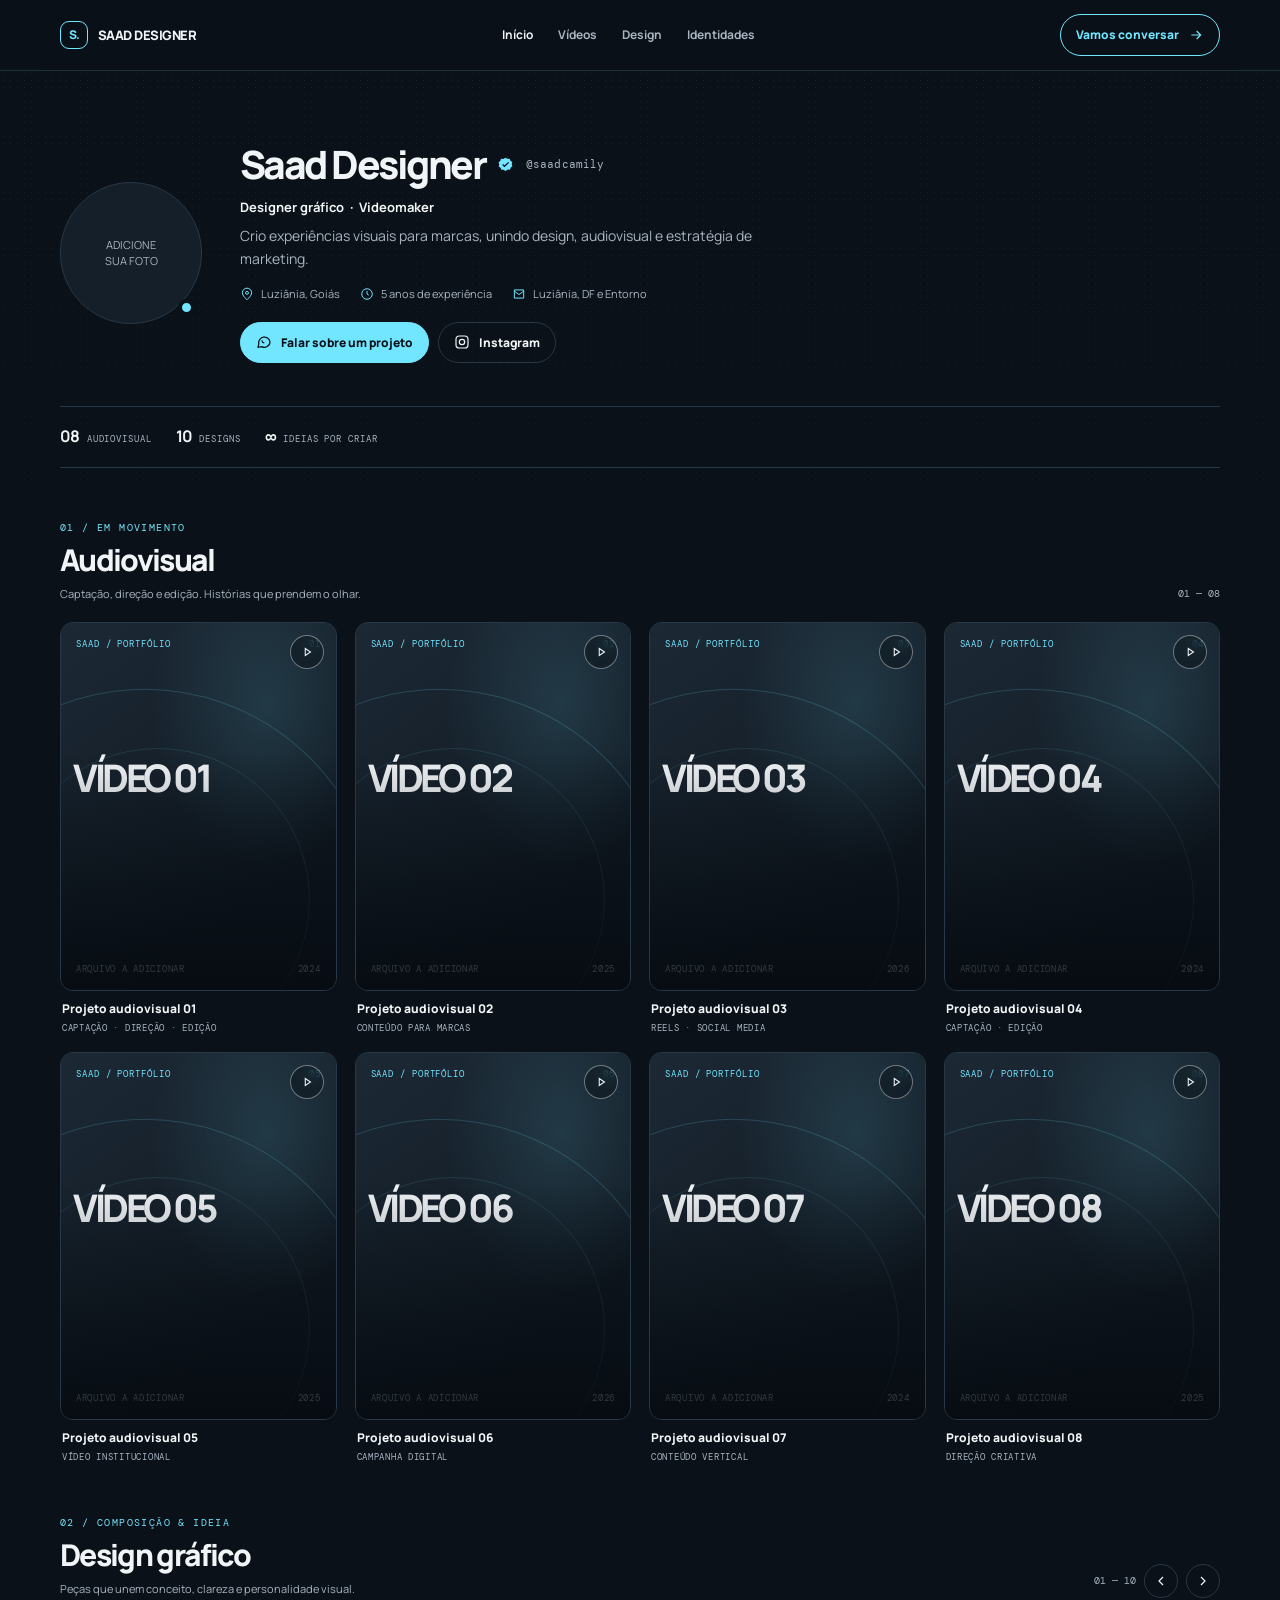
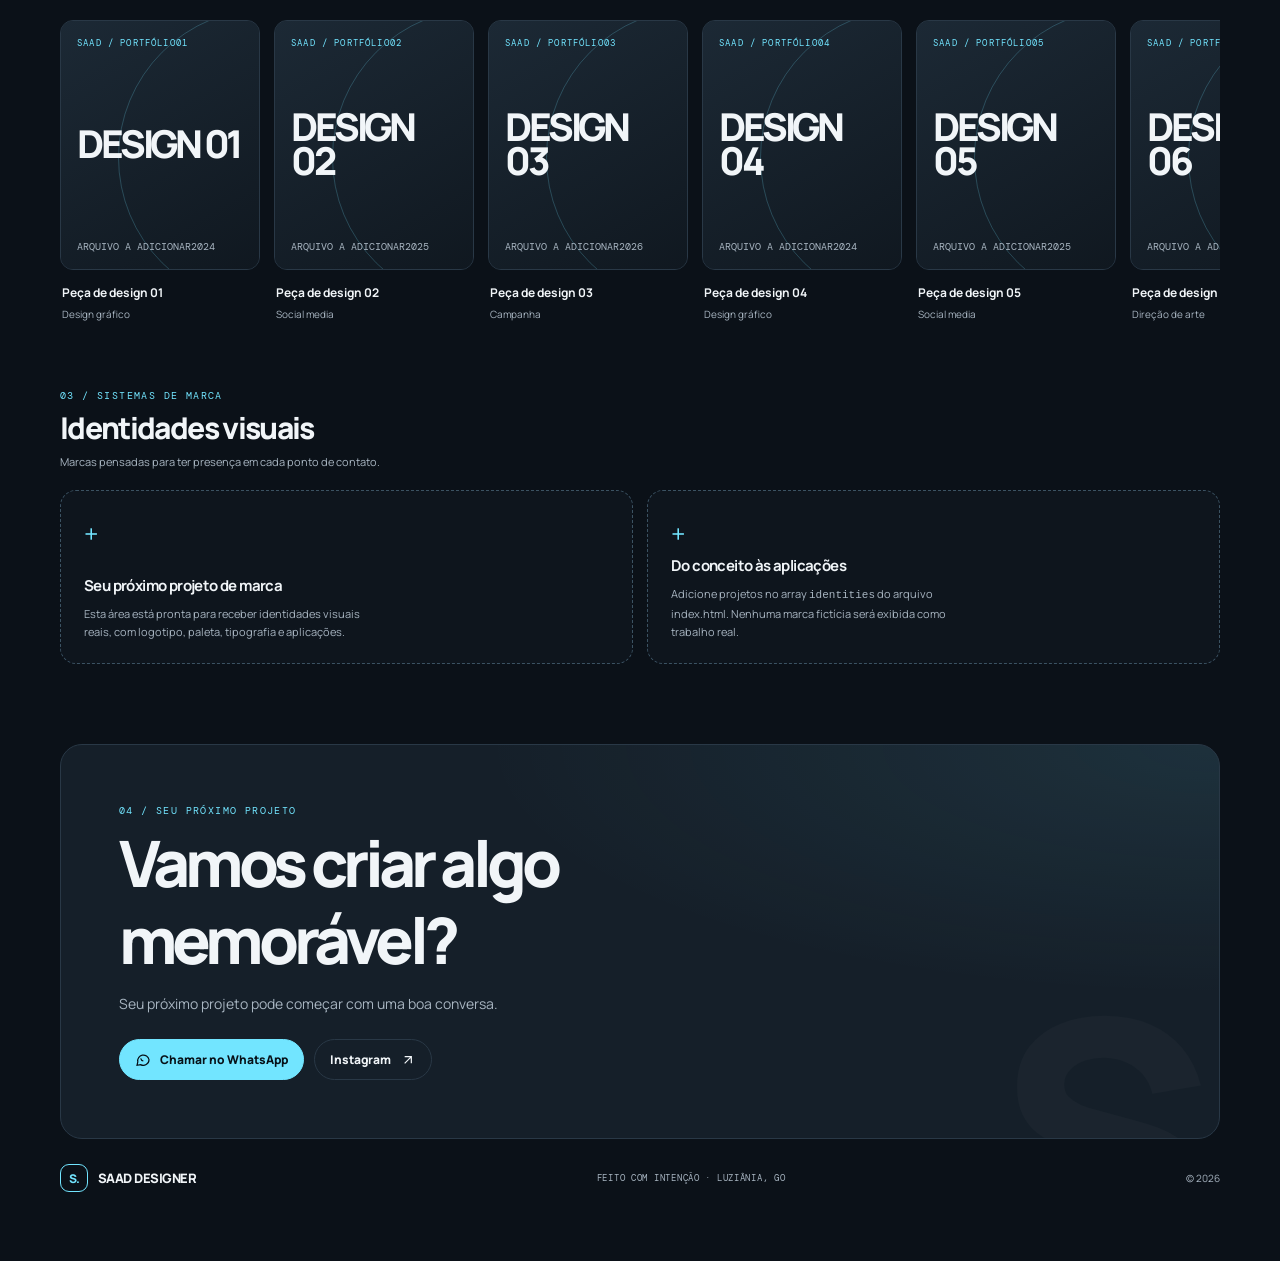
==== index.html @ e9bf96be "Build Saad Designer portfolio landing page" ====
<!doctype html>
<html lang="pt-BR">
<head>
  <meta charset="utf-8">
  <meta name="viewport" content="width=device-width, initial-scale=1">
  <meta name="theme-color" content="#0b1118">
  <meta name="description" content="Saad Designer. Design gráfico, audiovisual e estratégia visual para marcas. Portfólio de design e videomaker em Luziânia, Goiás, DF e Entorno.">
  <title>Saad Designer — Design, vídeo e direção visual</title>
  <link rel="preconnect" href="https://fonts.googleapis.com">
  <link rel="preconnect" href="https://fonts.gstatic.com" crossorigin>
  <link href="https://fonts.googleapis.com/css2?family=DM+Mono:wght@400;500&family=Manrope:wght@400;500;600;700;800&display=swap" rel="stylesheet">
  <style>
    :root{color-scheme:dark;--bg:#0b1118;--surface:#151f29;--raised:#1c2935;--text:#f1f5f8;--muted:#a8b5c1;--cyan:#72e5ff;--line:#293846;--max:1160px;--radius:18px}
    *{box-sizing:border-box}
    html{scroll-behavior:smooth;scroll-padding-top:88px}
    body{margin:0;background:var(--bg);color:var(--text);font-family:Manrope,system-ui,sans-serif;font-size:15px;line-height:1.6;-webkit-font-smoothing:antialiased}
    body::before{content:"";position:fixed;inset:0;pointer-events:none;opacity:.14;background-image:radial-gradient(#8297a7 .55px,transparent .55px);background-size:7px 7px;mask-image:linear-gradient(to bottom,black,transparent 75%);z-index:-1}
    a{color:inherit;text-decoration:none}
    button{font:inherit}
    button:focus-visible,a:focus-visible{outline:2px solid var(--cyan);outline-offset:4px}
    img,video{display:block;max-width:100%}
    .shell{width:min(calc(100% - 40px),var(--max));margin-inline:auto}
    .topbar{position:sticky;top:0;z-index:20;background:rgba(11,17,24,.88);backdrop-filter:blur(16px);border-bottom:1px solid rgba(41,56,70,.75)}
    .topbar-inner{height:70px;display:flex;align-items:center;justify-content:space-between;gap:24px}
    .wordmark{display:inline-flex;align-items:center;gap:10px;font-size:13px;font-weight:800;letter-spacing:-.04em}
    .mark{width:28px;height:28px;border:1px solid var(--cyan);display:grid;place-items:center;border-radius:9px;color:var(--cyan);font-size:12px;letter-spacing:-.08em}
    .nav{display:flex;align-items:center;gap:25px;color:var(--muted);font-size:12px;font-weight:700}
    .nav a{transition:color .2s ease}.nav a:hover,.nav a[aria-current=location]{color:var(--text)}
    .nav-cta,.button{display:inline-flex;align-items:center;justify-content:center;gap:9px;border:1px solid var(--line);border-radius:999px;padding:10px 15px;font-size:12px;font-weight:800;transition:transform .2s,border-color .2s,background .2s}
    .nav-cta{border-color:var(--cyan);color:var(--cyan)}
    .button.primary{background:var(--cyan);border-color:var(--cyan);color:#071118}
    .button:hover,.nav-cta:hover{transform:translateY(-2px);border-color:var(--cyan)}
    .button.secondary:hover{background:var(--raised)}
    .icon{width:16px;height:16px;flex:none}
    main{padding-bottom:60px}
    .profile{padding:62px 0 43px;display:grid;grid-template-columns:150px minmax(0,1fr);gap:30px;align-items:center}
    .avatar-wrap{position:relative;width:142px;height:142px}
    .avatar{width:100%;height:100%;border-radius:50%;border:1px solid var(--line);background:var(--surface);display:grid;place-items:center;overflow:hidden;color:var(--muted);text-align:center;font-size:11px;line-height:1.5}
    .avatar img{width:100%;height:100%;object-fit:cover}
    .status-dot{position:absolute;right:7px;bottom:8px;width:17px;height:17px;border:4px solid var(--bg);background:var(--cyan);border-radius:50%}
    .profile-top{display:flex;align-items:center;gap:12px;flex-wrap:wrap;margin-bottom:4px}
    h1{font-size:clamp(27px,4vw,39px);line-height:1.12;letter-spacing:-.065em;margin:0;font-weight:800}
    .verified{width:17px;height:17px;color:var(--cyan)}
    .handle{font-family:"DM Mono",monospace;font-size:11px;color:var(--muted);letter-spacing:.01em}
    .role{margin:10px 0 8px;font-weight:700;font-size:13px}
    .bio{max-width:570px;margin:0;color:var(--muted);font-size:14px}
    .profile-meta{display:flex;gap:20px;flex-wrap:wrap;margin-top:15px;color:var(--muted);font-size:11px}
    .profile-meta span{display:inline-flex;align-items:center;gap:7px}
    .profile-meta svg{color:var(--cyan);width:14px;height:14px}
    .profile-actions{display:flex;gap:9px;flex-wrap:wrap;margin-top:19px}
    .stats{display:flex;align-items:center;gap:24px;padding:17px 0;border-top:1px solid var(--line);border-bottom:1px solid var(--line);margin-bottom:45px}
    .stat{display:flex;align-items:baseline;gap:7px;font-size:12px;color:var(--muted)}
    .stat strong{color:var(--text);font-size:16px;letter-spacing:-.04em}
    .stat-label{font-family:"DM Mono",monospace;font-size:9px;text-transform:uppercase;letter-spacing:.1em;color:var(--muted)}
    .section{margin-top:52px;scroll-margin-top:90px}
    .section-head{display:flex;align-items:end;justify-content:space-between;gap:20px;margin-bottom:20px}
    .eyebrow{font-family:"DM Mono",monospace;text-transform:uppercase;letter-spacing:.14em;color:var(--cyan);font-size:10px;margin:0 0 6px}
    h2{font-size:clamp(22px,3vw,30px);letter-spacing:-.055em;line-height:1.2;margin:0;font-weight:800}
    .section-note{color:var(--muted);font-size:11px;margin:7px 0 0}
    .counter{font-family:"DM Mono",monospace;font-size:10px;color:var(--muted);white-space:nowrap}
    .video-grid{display:grid;grid-template-columns:repeat(4,minmax(0,1fr));gap:14px}
    .video-card{min-width:0}
    .media-tile{position:relative;aspect-ratio:3/4;overflow:hidden;border-radius:13px;border:1px solid var(--line);background:var(--surface);isolation:isolate}
    .media-tile::after{content:"";position:absolute;inset:35% 0 0;background:linear-gradient(transparent,rgba(4,9,14,.8));z-index:1;pointer-events:none}
    .media-tile video,.media-tile img{width:100%;height:100%;object-fit:cover}
    .placeholder-art{position:absolute;inset:0;display:flex;flex-direction:column;justify-content:space-between;padding:15px;background:radial-gradient(ellipse at 75% 22%,rgba(114,229,255,.13),transparent 40%),linear-gradient(145deg,#1c2935,#101821 75%);overflow:hidden}
    .placeholder-art::before{content:"";position:absolute;width:170%;aspect-ratio:1;border:1px solid rgba(114,229,255,.18);border-radius:50%;left:-55%;top:18%;transform:rotate(-25deg)}
    .placeholder-art::after{content:"";position:absolute;width:110%;aspect-ratio:1;border:1px solid rgba(114,229,255,.12);border-radius:50%;left:-20%;top:34%}
    .placeholder-top,.placeholder-bottom{position:relative;z-index:1;display:flex;justify-content:space-between;gap:8px}
    .placeholder-top{font:9px "DM Mono",monospace;color:var(--cyan);text-transform:uppercase;letter-spacing:.1em}
    .placeholder-word{position:absolute;z-index:1;left:12px;right:10px;top:42%;transform:translateY(-50%);font-size:clamp(20px,3vw,38px);line-height:.95;font-weight:800;letter-spacing:-.09em;text-transform:uppercase;overflow-wrap:anywhere}
    .placeholder-bottom{font:9px "DM Mono",monospace;color:var(--muted);text-transform:uppercase;letter-spacing:.08em}
    .tile-open{position:absolute;z-index:3;inset:0;border:0;background:transparent;color:white;cursor:pointer;text-align:left;padding:0}
    .play-chip{position:absolute;z-index:2;top:12px;right:12px;width:34px;height:34px;border:1px solid rgba(255,255,255,.4);border-radius:50%;display:grid;place-items:center;background:rgba(11,17,24,.45);backdrop-filter:blur(8px)}
    .play-chip svg{width:14px;height:14px}
    .video-info{padding:10px 2px 0}
    .video-title{font-size:12px;font-weight:800;line-height:1.4;margin:0}
    .video-category{font:9px "DM Mono",monospace;color:var(--muted);text-transform:uppercase;letter-spacing:.08em;margin-top:4px}
    .rail{display:grid;grid-auto-flow:column;grid-auto-columns:minmax(190px,24%);gap:14px;overflow-x:auto;padding:2px 2px 14px;scroll-snap-type:x mandatory;scrollbar-width:thin;scrollbar-color:var(--line) transparent;overscroll-behavior-x:contain}
    .design-card{scroll-snap-align:start;min-width:0}
    .design-image{position:relative;aspect-ratio:4/5;border:1px solid var(--line);border-radius:13px;overflow:hidden;background:var(--surface);cursor:zoom-in;padding:0;width:100%;color:var(--text);text-align:left}
    .design-image img{width:100%;height:100%;object-fit:cover;transition:transform .45s ease}
    .design-image:hover img{transform:scale(1.035)}
    .design-placeholder{height:100%;min-height:180px;display:flex;flex-direction:column;justify-content:space-between;padding:16px;background:linear-gradient(150deg,#1c2935,#101820);position:relative;overflow:hidden}
    .design-placeholder::before{content:"";position:absolute;width:150%;aspect-ratio:1;border:1px solid rgba(114,229,255,.22);border-radius:50%;right:-80%;top:-5%}
    .design-placeholder .big{font-size:clamp(23px,3vw,40px);line-height:.9;letter-spacing:-.09em;font-weight:800;position:relative;max-width:220px;text-transform:uppercase}
    .design-placeholder .small{font:9px "DM Mono",monospace;color:var(--cyan);letter-spacing:.13em;text-transform:uppercase;position:relative}
    .design-placeholder .index{font:10px "DM Mono",monospace;color:var(--muted);position:relative}
    .design-meta{padding:10px 2px 0}
    .design-meta strong{font-size:12px}
    .design-meta p{margin:2px 0 0;font-size:10px;color:var(--muted)}
    .rail-controls{display:flex;align-items:center;gap:8px}
    .round-control{width:34px;height:34px;border:1px solid var(--line);background:transparent;border-radius:50%;display:grid;place-items:center;color:var(--text);cursor:pointer;transition:border-color .2s,background .2s}
    .round-control:hover{border-color:var(--cyan);background:var(--surface)}
    .round-control:disabled{opacity:.3;cursor:not-allowed}
    .identity-grid{display:grid;grid-template-columns:repeat(2,minmax(0,1fr));gap:14px}
    .identity-card{border:1px solid var(--line);border-radius:16px;overflow:hidden;background:var(--surface);display:grid;grid-template-columns:1fr 1fr;min-height:220px}
    .identity-visual{position:relative;display:grid;place-items:center;padding:20px;background:linear-gradient(140deg,#202f3b,#101820);overflow:hidden;min-width:0}
    .identity-visual::before{content:"";position:absolute;width:170px;height:170px;border:1px solid rgba(114,229,255,.2);border-radius:50%}
    .identity-logo{position:relative;text-align:center;font-size:clamp(19px,3vw,34px);font-weight:800;line-height:.95;letter-spacing:-.08em;overflow-wrap:anywhere}
    .identity-logo small{display:block;font:8px "DM Mono",monospace;letter-spacing:.2em;color:var(--cyan);margin-top:10px}
    .identity-details{padding:20px 18px;display:flex;flex-direction:column;justify-content:center}
    .identity-details .number{font:9px "DM Mono",monospace;color:var(--cyan);letter-spacing:.1em}
    .identity-details h3{font-size:15px;letter-spacing:-.04em;margin:9px 0 7px}
    .identity-details p{font-size:11px;color:var(--muted);margin:0}
    .palette{display:flex;gap:5px;margin-top:17px}
    .swatch{width:18px;height:18px;border-radius:50%;border:1px solid rgba(255,255,255,.15)}
    .identity-placeholder{border:1px dashed #3b5262;border-radius:16px;padding:23px;display:flex;flex-direction:column;justify-content:space-between;min-height:160px;color:var(--muted);background:rgba(21,31,41,.35)}
    .identity-placeholder strong{font-size:15px;color:var(--text);letter-spacing:-.04em}
    .identity-placeholder p{font-size:11px;margin:7px 0 0;max-width:290px}
    .identity-placeholder .plus{font-size:25px;color:var(--cyan);font-weight:400}
    .contact{margin-top:80px;border:1px solid var(--line);border-radius:22px;padding:clamp(25px,6vw,58px);position:relative;overflow:hidden;background:radial-gradient(ellipse at 100% 0%,rgba(114,229,255,.09),transparent 45%),var(--surface)}
    .contact::after{content:"S";position:absolute;right:4%;bottom:-.48em;font-size:clamp(180px,28vw,330px);line-height:1;font-weight:800;letter-spacing:-.13em;color:rgba(241,245,248,.025);pointer-events:none}
    .contact-content{position:relative;z-index:1;max-width:630px}
    .contact h2{font-size:clamp(35px,6vw,64px);letter-spacing:-.075em;max-width:560px}
    .contact-copy{color:var(--muted);font-size:14px;margin:14px 0 24px}
    .contact-links{display:flex;gap:10px;flex-wrap:wrap}
    .footer{display:flex;justify-content:space-between;align-items:center;gap:18px;padding:25px 0 10px;color:var(--muted);font-size:10px}
    .footer .wordmark{color:var(--text)}
    .footer-note{font-family:"DM Mono",monospace;letter-spacing:.08em;text-transform:uppercase;font-size:9px}
    .modal{position:fixed;inset:0;z-index:50;display:none;align-items:center;justify-content:center;padding:20px;background:rgba(2,6,10,.88);backdrop-filter:blur(14px)}
    .modal.open{display:flex}
    .modal-panel{width:min(100%,960px);max-height:min(90dvh,900px);overflow:auto;border:1px solid var(--line);border-radius:18px;background:var(--bg);position:relative}
    .modal-close{position:sticky;top:12px;margin:12px 12px -46px auto;z-index:3;width:36px;height:36px;display:grid;place-items:center;border:1px solid var(--line);border-radius:50%;background:rgba(11,17,24,.88);color:var(--text);cursor:pointer}
    .modal-media{min-height:250px;max-height:72dvh;display:grid;place-items:center;background:#070b10;overflow:hidden}
    .modal-media img,.modal-media video{max-width:100%;max-height:72dvh;object-fit:contain}
    .modal-placeholder{min-height:360px;width:100%;display:grid;place-items:center;padding:35px;text-align:center;background:radial-gradient(ellipse at center,rgba(114,229,255,.1),transparent 60%),#101820}
    .modal-placeholder strong{display:block;font-size:clamp(30px,7vw,70px);letter-spacing:-.08em;line-height:1}
    .modal-placeholder p{font:10px "DM Mono",monospace;color:var(--cyan);text-transform:uppercase;letter-spacing:.14em}
    .modal-caption{padding:20px 24px 24px}
    .modal-caption h3{margin:0;font-size:20px;letter-spacing:-.05em}
    .modal-caption p{margin:5px 0 0;color:var(--muted);font-size:12px}
    .toast{position:fixed;bottom:20px;left:50%;transform:translate(-50%,20px);padding:10px 15px;border:1px solid var(--line);background:var(--raised);border-radius:999px;font-size:11px;opacity:0;pointer-events:none;transition:opacity .2s,transform .2s;z-index:70}
    .toast.show{opacity:1;transform:translate(-50%,0)}
    .mobile-nav{display:none}
    @media(min-width:1200px){.profile{padding-top:72px}.video-grid{gap:18px}.rail{grid-auto-columns:minmax(200px,22%)}}
    @media(max-width:760px){.shell{width:min(calc(100% - 30px),var(--max))}.topbar-inner{height:60px}.nav{gap:15px}.nav a{font-size:11px}.nav .nav-optional{display:none}.nav-cta{padding:8px 12px}.profile{grid-template-columns:100px minmax(0,1fr);gap:18px;padding:38px 0 28px;align-items:start}.avatar-wrap{width:94px;height:94px}.profile-top{gap:7px}h1{font-size:27px}.bio{font-size:12px}.role{font-size:12px;margin-top:8px}.profile-meta{gap:9px 15px;margin-top:12px}.profile-actions{margin-top:14px}.profile-actions .button{padding:9px 12px}.stats{gap:15px;margin-bottom:34px}.stat{display:block}.stat strong{display:block}.stat-label{font-size:8px}.section{margin-top:42px}.video-grid{grid-template-columns:repeat(2,minmax(0,1fr));gap:17px 11px}.media-tile{border-radius:11px}.placeholder-art{padding:11px}.placeholder-word{left:10px;font-size:clamp(24px,7vw,38px)}.video-info{padding-top:8px}.rail{grid-auto-columns:minmax(160px,44%);gap:11px}.identity-grid{grid-template-columns:1fr}.identity-card{min-height:190px}.contact{margin-top:58px;border-radius:17px}.footer{padding-bottom:78px}.mobile-nav{position:fixed;display:flex;z-index:25;bottom:0;left:0;right:0;padding:9px max(15px,env(safe-area-inset-right)) calc(9px + env(safe-area-inset-bottom)) max(15px,env(safe-area-inset-left));justify-content:space-around;gap:8px;background:rgba(11,17,24,.94);backdrop-filter:blur(18px);border-top:1px solid var(--line)}.mobile-nav a{display:flex;flex-direction:column;align-items:center;gap:3px;color:var(--muted);font-size:9px;min-width:48px}.mobile-nav a svg{width:17px;height:17px}.mobile-nav a:hover,.mobile-nav a[aria-current=location]{color:var(--cyan)}}
    @media(max-width:430px){.shell{width:calc(100% - 26px)}.profile{grid-template-columns:78px minmax(0,1fr);gap:13px}.avatar-wrap{width:76px;height:76px}.status-dot{width:14px;height:14px;right:3px;bottom:3px;border-width:3px}.profile-top{align-items:center}.profile-top h1{font-size:24px}.verified{width:14px;height:14px}.handle{font-size:10px}.bio{font-size:11px}.profile-meta{font-size:10px;gap:7px 11px}.profile-actions{gap:7px}.profile-actions .button{font-size:10px;padding:8px 10px}.stats{justify-content:space-between;gap:8px}.stat strong{font-size:15px}.section-head{align-items:center}.section-note{font-size:10px}.counter{font-size:9px}.rail{grid-auto-columns:minmax(145px,46%)}.identity-card{grid-template-columns:.95fr 1.05fr}.identity-visual{padding:12px}.identity-details{padding:15px 12px}.identity-details h3{font-size:13px}.identity-details p{font-size:10px}.contact h2{font-size:38px}}
    @media(prefers-reduced-motion:reduce){*,*::before,*::after{scroll-behavior:auto!important;animation-duration:.01ms!important;animation-iteration-count:1!important;transition-duration:.01ms!important}}
  </style>
</head>
<body>
  <header class="topbar">
    <div class="shell topbar-inner">
      <a class="wordmark" href="#inicio" aria-label="Saad Designer, início"><span class="mark">S.</span><span>SAAD DESIGNER</span></a>
      <nav class="nav" aria-label="Navegação principal">
        <a href="#inicio">Início</a><a href="#videos">Vídeos</a><a href="#design">Design</a><a class="nav-optional" href="#identidades">Identidades</a>
      </nav>
      <a class="nav-cta" href="#contato">Vamos conversar <svg class="icon" viewBox="0 0 24 24" fill="none" stroke="currentColor" stroke-width="1.8" aria-hidden="true"><path d="M5 12h14M13 6l6 6-6 6"/></svg></a>
    </div>
  </header>

  <main class="shell" id="inicio">
    <section class="profile" aria-labelledby="profile-name">
      <div class="avatar-wrap">
        <div class="avatar" id="profile-avatar"><span>ADICIONE<br>SUA FOTO</span></div>
        <span class="status-dot" title="Perfil profissional"></span>
      </div>
      <div class="profile-copy">
        <div class="profile-top"><h1 id="profile-name">Saad Designer</h1><svg class="verified" viewBox="0 0 24 24" fill="currentColor" aria-label="Perfil profissional"><path d="M12 2.4 14.7 4l3.1-.1 1.2 2.9 2.6 1.7-.8 3 1 2.9-2.4 2-1 3-3.1-.2L12 21l-2.7-1.7-3.1.1L5 16.5l-2.6-1.7.8-3-1-2.9 2.4-2 1-3 3.1.2L12 2.4Z"/><path d="m8 12 2.5 2.5L16.5 9" fill="none" stroke="#0b1118" stroke-width="1.8"/></svg><span class="handle">@saadcamily</span></div>
        <p class="role">Designer gráfico &nbsp;·&nbsp; Videomaker</p>
        <p class="bio">Crio experiências visuais para marcas, unindo design, audiovisual e estratégia de marketing.</p>
        <div class="profile-meta">
          <span><svg viewBox="0 0 24 24" fill="none" stroke="currentColor" stroke-width="1.7"><path d="M20 10c0 5-8 12-8 12S4 15 4 10a8 8 0 1 1 16 0Z"/><circle cx="12" cy="10" r="2.5"/></svg>Luziânia, Goiás</span>
          <span><svg viewBox="0 0 24 24" fill="none" stroke="currentColor" stroke-width="1.7"><circle cx="12" cy="12" r="9"/><path d="M12 7v5l3 2"/></svg>5 anos de experiência</span>
          <span><svg viewBox="0 0 24 24" fill="none" stroke="currentColor" stroke-width="1.7"><path d="M4 5h16v14H4z"/><path d="m4 7 8 6 8-6"/></svg>Luziânia, DF e Entorno</span>
        </div>
        <div class="profile-actions">
          <a class="button primary" href="#contato"> <svg class="icon" viewBox="0 0 24 24" fill="none" stroke="currentColor" stroke-width="1.8"><path d="M21 11.5a8.5 8.5 0 0 1-12.6 7.4L3 20l1.2-5.1A8.5 8.5 0 1 1 21 11.5Z"/><path d="M8.5 9.5c.5 2 2 3.5 4 4"/></svg>Falar sobre um projeto</a>
          <a class="button secondary" href="https://instagram.com/saadcamily" target="_blank" rel="noreferrer"><svg class="icon" viewBox="0 0 24 24" fill="none" stroke="currentColor" stroke-width="1.8"><rect x="3" y="3" width="18" height="18" rx="5"/><circle cx="12" cy="12" r="4"/><path d="M17.5 6.5h.01"/></svg>Instagram</a>
        </div>
      </div>
    </section>

    <div class="stats" aria-label="Resumo do portfólio">
      <div class="stat"><strong>08</strong><span class="stat-label">Audiovisual</span></div>
      <div class="stat"><strong>10</strong><span class="stat-label">Designs</span></div>
      <div class="stat"><strong>∞</strong><span class="stat-label">Ideias por criar</span></div>
    </div>

    <section class="section" id="videos" aria-labelledby="videos-title">
      <div class="section-head">
        <div><p class="eyebrow">01 / Em movimento</p><h2 id="videos-title">Audiovisual</h2><p class="section-note">Captação, direção e edição. Histórias que prendem o olhar.</p></div>
        <span class="counter">01 — 08</span>
      </div>
      <div class="video-grid" id="video-grid"></div>
    </section>

    <section class="section" id="design" aria-labelledby="design-title">
      <div class="section-head">
        <div><p class="eyebrow">02 / Composição & ideia</p><h2 id="design-title">Design gráfico</h2><p class="section-note">Peças que unem conceito, clareza e personalidade visual.</p></div>
        <div class="rail-controls"><span class="counter">01 — 10</span><button class="round-control" data-scroll="design-rail" data-dir="-1" aria-label="Ver artes anteriores"><svg class="icon" viewBox="0 0 24 24" fill="none" stroke="currentColor" stroke-width="1.8"><path d="m15 18-6-6 6-6"/></svg></button><button class="round-control" data-scroll="design-rail" data-dir="1" aria-label="Ver próximas artes"><svg class="icon" viewBox="0 0 24 24" fill="none" stroke="currentColor" stroke-width="1.8"><path d="m9 18 6-6-6-6"/></svg></button></div>
      </div>
      <div class="rail" id="design-rail" aria-label="Galeria de design gráfico"></div>
    </section>

    <section class="section" id="identidades" aria-labelledby="identity-title">
      <div class="section-head">
        <div><p class="eyebrow">03 / Sistemas de marca</p><h2 id="identity-title">Identidades visuais</h2><p class="section-note">Marcas pensadas para ter presença em cada ponto de contato.</p></div>
      </div>
      <div class="identity-grid" id="identity-grid"></div>
    </section>

    <section class="contact" id="contato" aria-labelledby="contact-title">
      <div class="contact-content">
        <p class="eyebrow">04 / Seu próximo projeto</p>
        <h2 id="contact-title">Vamos criar algo memorável?</h2>
        <p class="contact-copy">Seu próximo projeto pode começar com uma boa conversa.</p>
        <div class="contact-links">
          <a class="button primary" id="whatsapp-link" href="#contato"><svg class="icon" viewBox="0 0 24 24" fill="none" stroke="currentColor" stroke-width="1.8"><path d="M21 11.5a8.5 8.5 0 0 1-12.6 7.4L3 20l1.2-5.1A8.5 8.5 0 1 1 21 11.5Z"/><path d="M8.5 9.5c.5 2 2 3.5 4 4"/></svg>Chamar no WhatsApp</a>
          <a class="button secondary" href="https://instagram.com/saadcamily" target="_blank" rel="noreferrer">Instagram <svg class="icon" viewBox="0 0 24 24" fill="none" stroke="currentColor" stroke-width="1.8"><path d="M7 17 17 7M7 7h10v10"/></svg></a>
        </div>
      </div>
    </section>

    <footer class="footer"><a class="wordmark" href="#inicio"><span class="mark">S.</span><span>SAAD DESIGNER</span></a><span class="footer-note">Feito com intenção · Luziânia, GO</span><span>© <span id="year"></span></span></footer>
  </main>

  <nav class="mobile-nav" aria-label="Navegação rápida">
    <a href="#inicio"><svg viewBox="0 0 24 24" fill="none" stroke="currentColor" stroke-width="1.7"><path d="m3 10 9-7 9 7v10a1 1 0 0 1-1 1h-5v-7h-6v7H4a1 1 0 0 1-1-1Z"/></svg>Início</a>
    <a href="#videos"><svg viewBox="0 0 24 24" fill="none" stroke="currentColor" stroke-width="1.7"><rect x="3" y="4" width="18" height="16" rx="2"/><path d="m10 8 6 4-6 4Z"/></svg>Vídeos</a>
    <a href="#design"><svg viewBox="0 0 24 24" fill="none" stroke="currentColor" stroke-width="1.7"><rect x="3" y="3" width="8" height="8" rx="1"/><rect x="13" y="3" width="8" height="8" rx="1"/><rect x="3" y="13" width="8" height="8" rx="1"/><rect x="13" y="13" width="8" height="8" rx="1"/></svg>Design</a>
    <a href="#identidades"><svg viewBox="0 0 24 24" fill="none" stroke="currentColor" stroke-width="1.7"><path d="M12 3 20 7.5v9L12 21l-8-4.5v-9Z"/><path d="m4.5 7.8 7.5 4.4 7.5-4.4M12 12.2V21"/></svg>Marcas</a>
    <a href="#contato"><svg viewBox="0 0 24 24" fill="none" stroke="currentColor" stroke-width="1.7"><path d="M21 11.5a8.5 8.5 0 0 1-12.6 7.4L3 20l1.2-5.1A8.5 8.5 0 1 1 21 11.5Z"/></svg>Contato</a>
  </nav>

  <div class="modal" id="project-modal" role="dialog" aria-modal="true" aria-labelledby="modal-title">
    <div class="modal-panel">
      <button class="modal-close" id="modal-close" aria-label="Fechar visualização"><svg class="icon" viewBox="0 0 24 24" fill="none" stroke="currentColor" stroke-width="1.8"><path d="m6 6 12 12M18 6 6 18"/></svg></button>
      <div class="modal-media" id="modal-media"></div>
      <div class="modal-caption"><h3 id="modal-title"></h3><p id="modal-description"></p></div>
    </div>
  </div>
  <div class="toast" id="toast" role="status" aria-live="polite"></div>

  <script>
    /*
      CONTEÚDO DO PORTFÓLIO
      1. Coloque a foto em public/media/profile/saad.jpg e informe o caminho em PROFILE_IMAGE.
      2. Substitua cover e video dos vídeos por caminhos locais, por exemplo /media/videos/projeto-01.webp.
      3. Substitua image das artes. Os itens sem imagem exibem placeholders intencionais.
      4. Adicione marcas reais em identities, sem usar nomes fictícios como portfólio.
      5. Configure WHATSAPP_NUMBER com DDI + DDD + número, somente dígitos.
    */
    const CONFIG = {
      PROFILE_IMAGE: "",
      WHATSAPP_NUMBER: "", // Pendente: não inventar número.
      WHATSAPP_MESSAGE: "Olá, Saad! Conheci seu portfólio e gostaria de conversar sobre um projeto.",
      INSTAGRAM_URL: "https://instagram.com/saadcamily"
    };

    const videos = [
      {id:"video-01",title:"Projeto audiovisual 01",category:"Captação · Direção · Edição",cover:"",video:"",description:"Adicione aqui uma descrição breve do projeto."},
      {id:"video-02",title:"Projeto audiovisual 02",category:"Conteúdo para marcas",cover:"",video:"",description:"Adicione aqui uma descrição breve do projeto."},
      {id:"video-03",title:"Projeto audiovisual 03",category:"Reels · Social media",cover:"",video:"",description:"Adicione aqui uma descrição breve do projeto."},
      {id:"video-04",title:"Projeto audiovisual 04",category:"Captação · Edição",cover:"",video:"",description:"Adicione aqui uma descrição breve do projeto."},
      {id:"video-05",title:"Projeto audiovisual 05",category:"Vídeo institucional",cover:"",video:"",description:"Adicione aqui uma descrição breve do projeto."},
      {id:"video-06",title:"Projeto audiovisual 06",category:"Campanha digital",cover:"",video:"",description:"Adicione aqui uma descrição breve do projeto."},
      {id:"video-07",title:"Projeto audiovisual 07",category:"Conteúdo vertical",cover:"",video:"",description:"Adicione aqui uma descrição breve do projeto."},
      {id:"video-08",title:"Projeto audiovisual 08",category:"Direção criativa",cover:"",video:"",description:"Adicione aqui uma descrição breve do projeto."}
    ];
    const designs = [
      {id:"design-01",title:"Peça de design 01",category:"Design gráfico",image:""},
      {id:"design-02",title:"Peça de design 02",category:"Social media",image:""},
      {id:"design-03",title:"Peça de design 03",category:"Campanha",image:""},
      {id:"design-04",title:"Peça de design 04",category:"Design gráfico",image:""},
      {id:"design-05",title:"Peça de design 05",category:"Social media",image:""},
      {id:"design-06",title:"Peça de design 06",category:"Direção de arte",image:""},
      {id:"design-07",title:"Peça de design 07",category:"Design gráfico",image:""},
      {id:"design-08",title:"Peça de design 08",category:"Campanha",image:""},
      {id:"design-09",title:"Peça de design 09",category:"Social media",image:""},
      {id:"design-10",title:"Peça de design 10",category:"Design gráfico",image:""}
    ];
    const identities = []; // Adicione aqui projetos reais de identidade visual.
    const $ = (selector, root=document) => root.querySelector(selector);
    const esc = (value) => String(value ?? "").replace(/[&<>"']/g, char => ({"&":"&amp;","<":"&lt;",">":"&gt;",'"':"&quot;","'":"&#39;"}[char]));
    const fallback = (label, index, kind="design") => {
      const title = esc(label || (kind === "video" ? "SEU VÍDEO AQUI" : "SEU PROJETO AQUI"));
      return '<div class="'+(kind==="video"?"placeholder-art":"design-placeholder")+'"><div class="'+(kind==="video"?"placeholder-top":"small")+'"><span>SAAD / PORTFÓLIO</span><span>'+String(index+1).padStart(2,"0")+'</span></div><div class="'+(kind==="video"?"placeholder-word":"big")+'">'+title+'</div><div class="'+(kind==="video"?"placeholder-bottom":"index")+'"><span>ARQUIVO A ADICIONAR</span><span>20'+(24+index%3)+'</span></div></div>';
    };
    function renderVideos(){
      $("#video-grid").innerHTML = videos.map((item,i) => '<article class="video-card"><div class="media-tile" data-video-card="'+esc(item.id)+'">'+
        (item.cover ? '<img src="'+esc(item.cover)+'" alt="Capa de '+esc(item.title)+'" loading="lazy">' : fallback("VÍDEO "+String(i+1).padStart(2,"0"),i,"video"))+
        (item.video ? '<video data-src="'+esc(item.video)+'" muted playsinline loop preload="none" poster="'+esc(item.cover||"")+'" aria-label="Prévia de '+esc(item.title)+'"></video>' : '')+
        '<span class="play-chip" aria-hidden="true"><svg viewBox="0 0 24 24" fill="none" stroke="currentColor" stroke-width="1.8"><path d="m9 6 9 6-9 6Z"/></svg></span>'+
        '<button class="tile-open" data-open-video="'+esc(item.id)+'" aria-label="Abrir '+esc(item.title)+'"></button></div><div class="video-info"><p class="video-title">'+esc(item.title)+'</p><div class="video-category">'+esc(item.category)+'</div></div></article>').join("");
    }
    function renderDesigns(){
      $("#design-rail").innerHTML = designs.map((item,i) => '<article class="design-card"><button class="design-image" data-open-design="'+esc(item.id)+'" aria-label="Ampliar '+esc(item.title)+'">'+
        (item.image ? '<img src="'+esc(item.image)+'" alt="'+esc(item.title)+'" loading="lazy">' : fallback("DESIGN "+String(i+1).padStart(2,"0"),i))+
        '</button><div class="design-meta"><strong>'+esc(item.title)+'</strong><p>'+esc(item.category)+'</p></div></article>').join("");
    }
    function renderIdentities(){
      if(!identities.length){
        $("#identity-grid").innerHTML = '<div class="identity-placeholder"><span class="plus">+</span><div><strong>Seu próximo projeto de marca</strong><p>Esta área está pronta para receber identidades visuais reais, com logotipo, paleta, tipografia e aplicações.</p></div></div><div class="identity-placeholder"><span class="plus">+</span><div><strong>Do conceito às aplicações</strong><p>Adicione projetos no array <code>identities</code> do arquivo index.html. Nenhuma marca fictícia será exibida como trabalho real.</p></div></div>';
        return;
      }
      $("#identity-grid").innerHTML = identities.map((item,i)=>'<article class="identity-card"><div class="identity-visual">'+(item.logoImage?'<img src="'+esc(item.logoImage)+'" alt="Logotipo '+esc(item.name)+'" loading="lazy">':'<div class="identity-logo">'+esc(item.name)+'<small>IDENTIDADE VISUAL</small></div>')+'</div><div class="identity-details"><span class="number">MARCA / '+String(i+1).padStart(2,"0")+'</span><h3>'+esc(item.name)+'</h3><p>'+esc(item.description||"Sistema visual e aplicações de marca.")+'</p><div class="palette">'+(item.colors||["#0b1118","#72e5ff","#f1f5f8"]).map(c=>'<span class="swatch" style="background:'+esc(c)+'" title="'+esc(c)+'"></span>').join("")+'</div></div></article>').join("");
    }
    const modal = $("#project-modal");
    let lastFocus = null;
    function openModal({title,description="",image="",video="",fallbackText=""}){
      lastFocus=document.activeElement;
      $("#modal-title").textContent=title;
      $("#modal-description").textContent=description;
      const media=$("#modal-media");
      if(video){
        media.innerHTML='<video controls playsinline preload="metadata"'+(image?' poster="'+esc(image)+'"':'')+'><source src="'+esc(video)+'"><p>Seu navegador não consegue reproduzir este vídeo.</p></video>';
      } else if(image){
        media.innerHTML='<img src="'+esc(image)+'" alt="'+esc(title)+'">';
      } else {
        media.innerHTML='<div class="modal-placeholder"><div><p>PRÉVIA DO PORTFÓLIO</p><strong>'+esc(fallbackText||title)+'</strong><p>Substitua pelo arquivo do projeto</p></div></div>';
      }
      modal.classList.add("open");
      document.body.style.overflow="hidden";
      $("#modal-close").focus();
    }
    function closeModal(){
      const activeVideo=$("video",$("#modal-media"));
      if(activeVideo) activeVideo.pause();
      modal.classList.remove("open");
      document.body.style.overflow="";
      $("#modal-media").innerHTML="";
      if(lastFocus && lastFocus.focus) lastFocus.focus();
    }
    $("#modal-close").addEventListener("click",closeModal);
    modal.addEventListener("click",e=>{if(e.target===modal)closeModal()});
    document.addEventListener("keydown",e=>{if(e.key==="Escape"&&modal.classList.contains("open"))closeModal()});
    document.addEventListener("click",e=>{
      const videoButton=e.target.closest("[data-open-video]");
      const designButton=e.target.closest("[data-open-design]");
      if(videoButton){
        const item=videos.find(v=>v.id===videoButton.dataset.openVideo);
        if(item)openModal({title:item.title,description:item.description||item.category,image:item.cover,video:item.video,fallbackText:"VÍDEO"});
      }
      if(designButton){
        const item=designs.find(d=>d.id===designButton.dataset.openDesign);
        if(item)openModal({title:item.title,description:item.category,image:item.image,fallbackText:"DESIGN"});
      }
    });
    document.querySelectorAll("[data-scroll]").forEach(button=>button.addEventListener("click",()=>{
      const rail=$("#"+button.dataset.scroll);
      rail.scrollBy({left:Number(button.dataset.dir)*Math.max(rail.clientWidth*.75,230),behavior:matchMedia("(prefers-reduced-motion: reduce)").matches?"auto":"smooth"});
    }));
    // Prévia de vídeo: só carrega e reproduz quando o card está visível.
    const videoObserver = "IntersectionObserver" in window ? new IntersectionObserver(entries=>{
      entries.forEach(entry=>{
        const video=$("video[data-src]",entry.target);
        if(!video)return;
        if(entry.isIntersecting && !matchMedia("(prefers-reduced-motion: reduce)").matches && navigator.connection?.saveData!==true){
          if(!video.src){video.src=video.dataset.src;video.load()}
          video.muted=true;
          const playPromise=video.play();
          if(playPromise?.catch)playPromise.catch(()=>{});
        }else video.pause();
      });
    },{rootMargin:"100px 0px",threshold:.35}) : null;
    renderVideos();renderDesigns();renderIdentities();
    if(CONFIG.PROFILE_IMAGE){
      const avatar=$("#profile-avatar");
      avatar.innerHTML='<img src="'+esc(CONFIG.PROFILE_IMAGE)+'" alt="Foto de perfil de Saad" onerror="this.parentElement.textContent=\'ADICIONE SUA FOTO\'">';
    }
    if(CONFIG.WHATSAPP_NUMBER){
      $("#whatsapp-link").href="https://wa.me/"+CONFIG.WHATSAPP_NUMBER.replace(/\D/g,"")+"?text="+encodeURIComponent(CONFIG.WHATSAPP_MESSAGE);
      $("#whatsapp-link").target="_blank";
      $("#whatsapp-link").rel="noreferrer";
    }else{
      $("#whatsapp-link").addEventListener("click",e=>{e.preventDefault();const toast=$("#toast");toast.textContent="Configure o número do WhatsApp em CONFIG no index.html.";toast.classList.add("show");setTimeout(()=>toast.classList.remove("show"),3200)});
    }
    $("#year").textContent=new Date().getFullYear();
    if(videoObserver)document.querySelectorAll("[data-video-card]").forEach(card=>videoObserver.observe(card));
    // Atualiza o estado visual da navegação sem dependências extras.
    if("IntersectionObserver" in window){
      const sections=[...document.querySelectorAll("main section[id],main[id]")];
      const sectionObserver=new IntersectionObserver(entries=>entries.forEach(entry=>{
        if(entry.isIntersecting){
          document.querySelectorAll('.nav a[aria-current="location"],.mobile-nav a[aria-current="location"]').forEach(a=>a.removeAttribute("aria-current"));
          document.querySelectorAll('a[href="#'+entry.target.id+'"]').forEach(a=>a.setAttribute("aria-current","location"));
        }
      }),{rootMargin:"-25% 0px -65% 0px"});
      sections.forEach(section=>sectionObserver.observe(section));
    }
  </script>
</body>
</html>
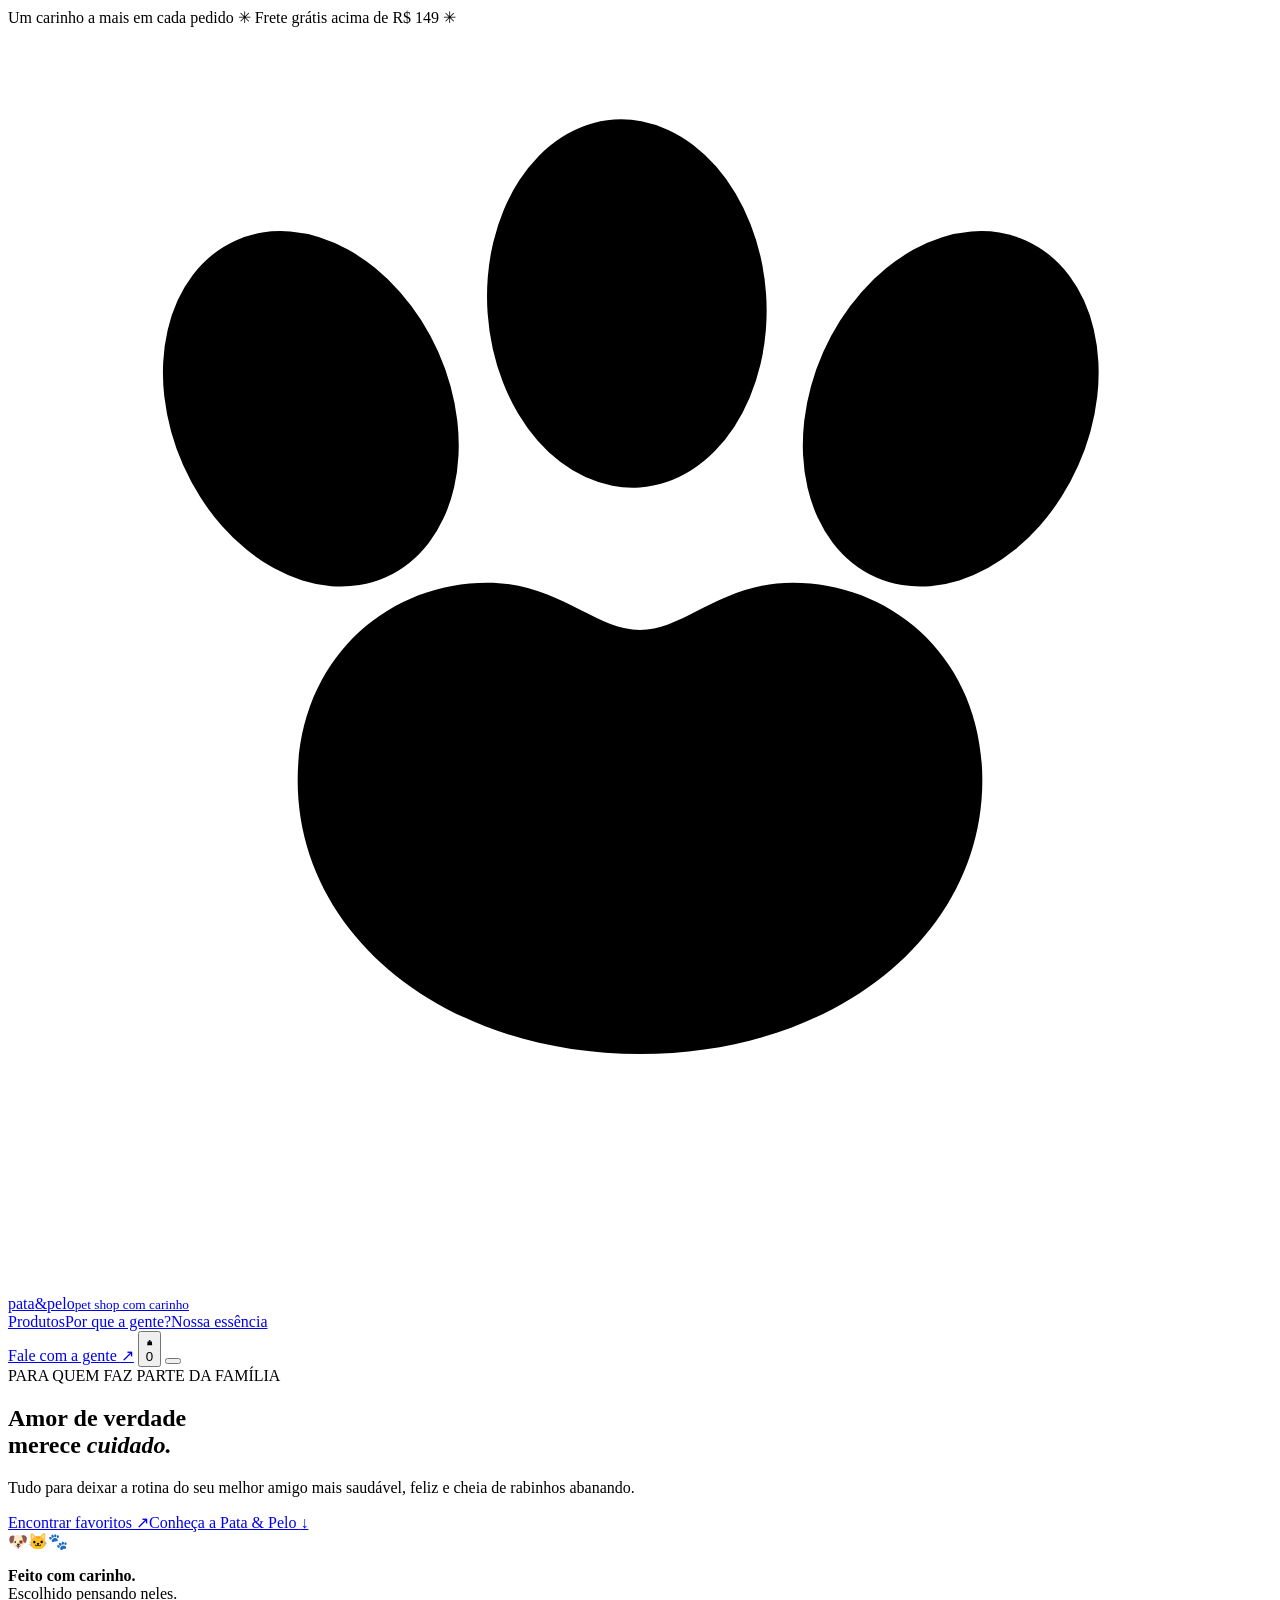
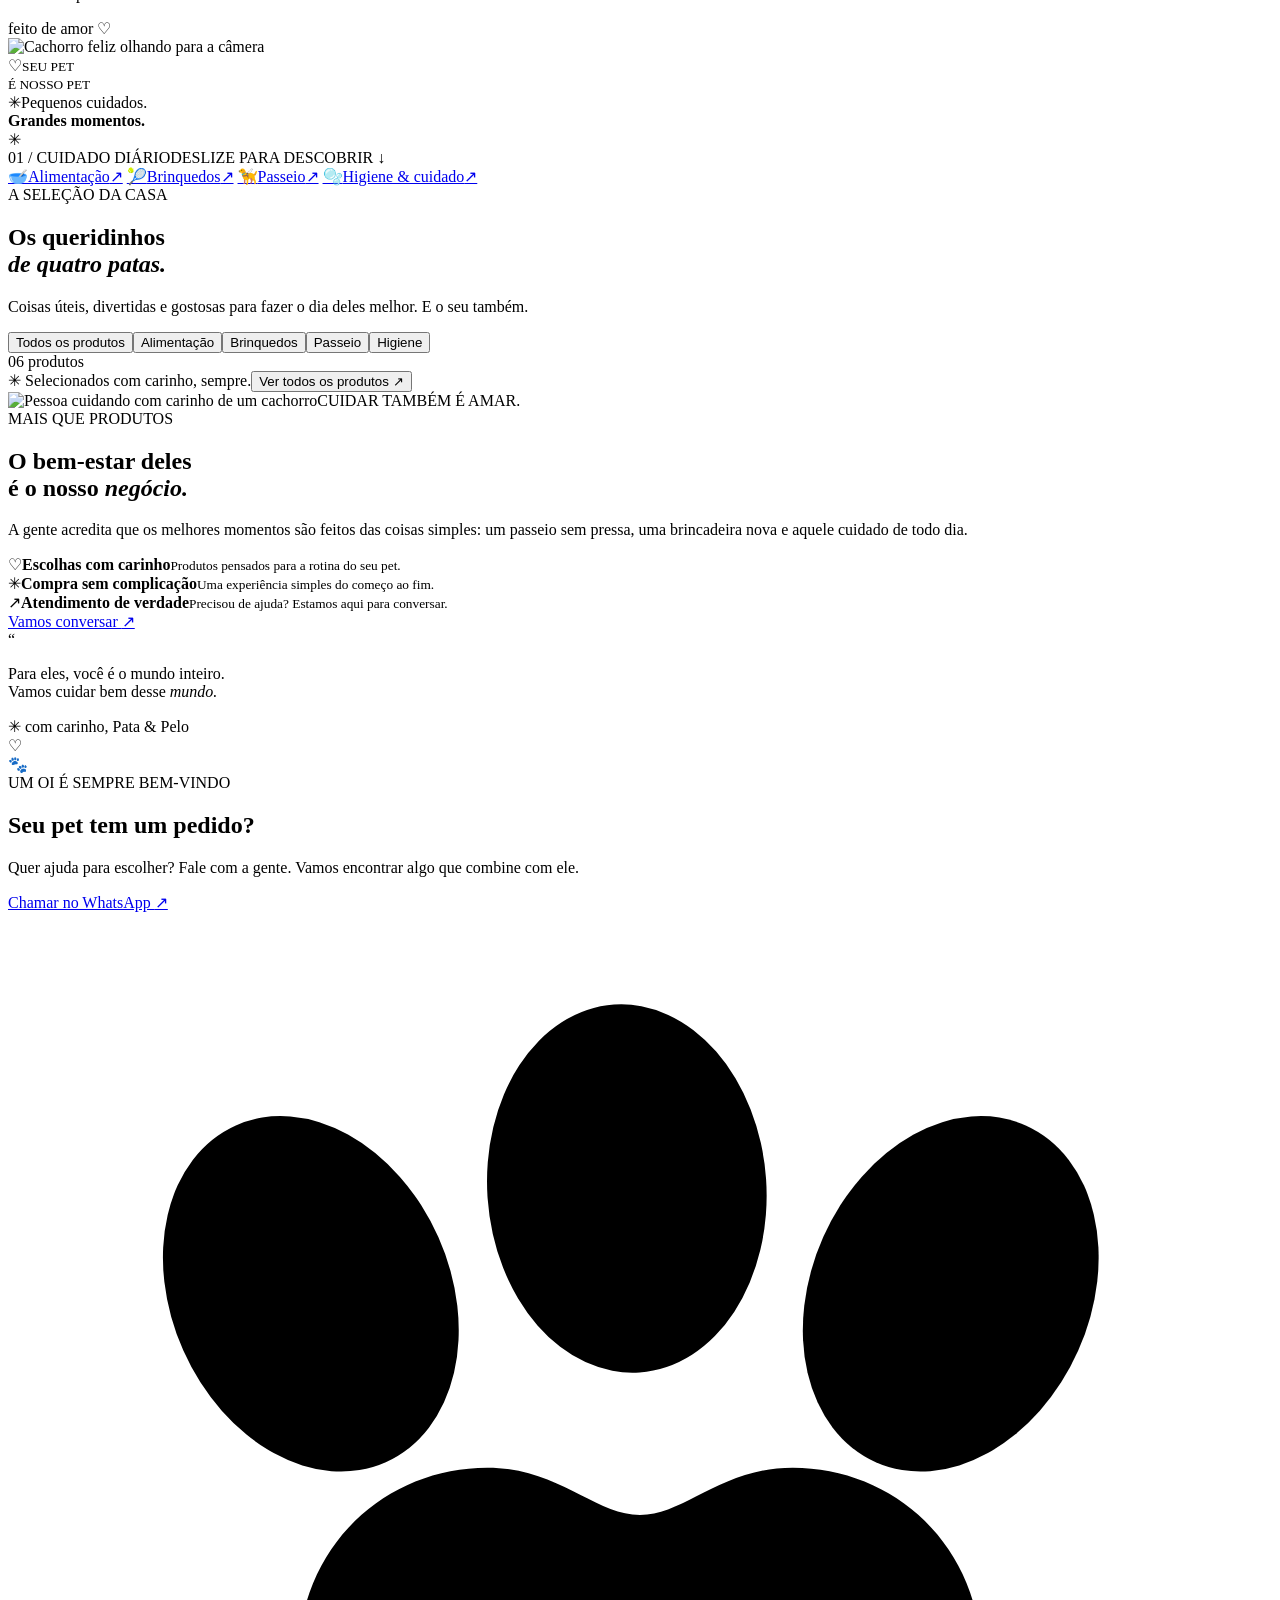
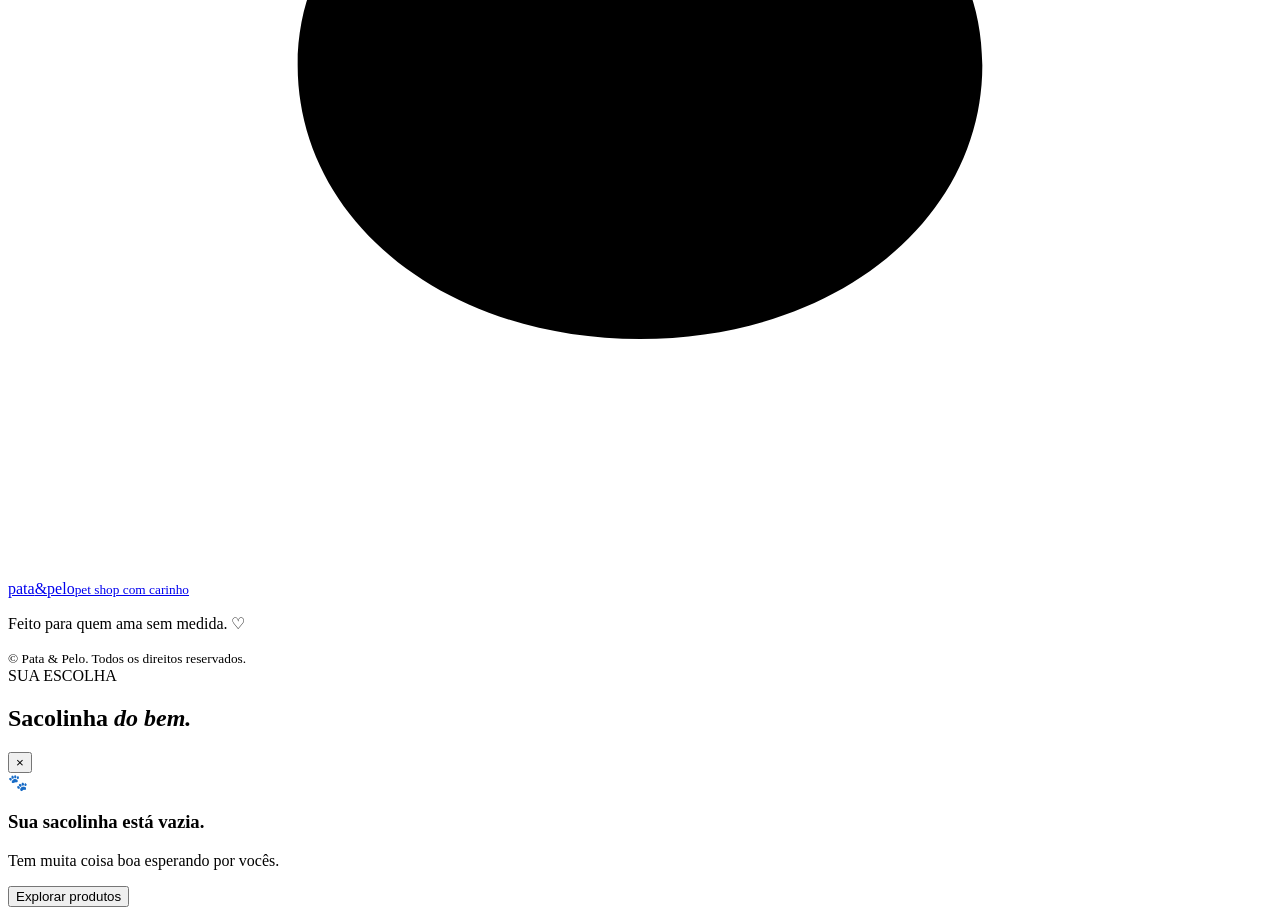
==== commit 6814b235: "Replace portfolio with pet shop sales landing page" ====
--- a/index.html
+++ b/index.html
@@ -3,383 +3,73 @@
 <head>
   <meta charset="utf-8">
   <meta name="viewport" content="width=device-width, initial-scale=1">
-  <meta name="theme-color" content="#0b1118">
-  <meta name="description" content="Saad Designer. Design gráfico, audiovisual e estratégia visual para marcas. Portfólio de design e videomaker em Luziânia, Goiás, DF e Entorno.">
-  <title>Saad Designer — Design, vídeo e direção visual</title>
+  <meta name="theme-color" content="#f8f6ef">
+  <meta name="description" content="Tudo para cuidar bem de quem deixa seus dias mais felizes. Conheça a loja Pata & Pelo.">
+  <title>Pata & Pelo | Cuidado que vira carinho</title>
   <link rel="preconnect" href="https://fonts.googleapis.com">
   <link rel="preconnect" href="https://fonts.gstatic.com" crossorigin>
-  <link href="https://fonts.googleapis.com/css2?family=DM+Mono:wght@400;500&family=Manrope:wght@400;500;600;700;800&display=swap" rel="stylesheet">
-  <style>
-    :root{color-scheme:dark;--bg:#0b1118;--surface:#151f29;--raised:#1c2935;--text:#f1f5f8;--muted:#a8b5c1;--cyan:#72e5ff;--line:#293846;--max:1160px;--radius:18px}
-    *{box-sizing:border-box}
-    html{scroll-behavior:smooth;scroll-padding-top:88px}
-    body{margin:0;background:var(--bg);color:var(--text);font-family:Manrope,system-ui,sans-serif;font-size:15px;line-height:1.6;-webkit-font-smoothing:antialiased}
-    body::before{content:"";position:fixed;inset:0;pointer-events:none;opacity:.14;background-image:radial-gradient(#8297a7 .55px,transparent .55px);background-size:7px 7px;mask-image:linear-gradient(to bottom,black,transparent 75%);z-index:-1}
-    a{color:inherit;text-decoration:none}
-    button{font:inherit}
-    button:focus-visible,a:focus-visible{outline:2px solid var(--cyan);outline-offset:4px}
-    img,video{display:block;max-width:100%}
-    .shell{width:min(calc(100% - 40px),var(--max));margin-inline:auto}
-    .topbar{position:sticky;top:0;z-index:20;background:rgba(11,17,24,.88);backdrop-filter:blur(16px);border-bottom:1px solid rgba(41,56,70,.75)}
-    .topbar-inner{height:70px;display:flex;align-items:center;justify-content:space-between;gap:24px}
-    .wordmark{display:inline-flex;align-items:center;gap:10px;font-size:13px;font-weight:800;letter-spacing:-.04em}
-    .mark{width:28px;height:28px;border:1px solid var(--cyan);display:grid;place-items:center;border-radius:9px;color:var(--cyan);font-size:12px;letter-spacing:-.08em}
-    .nav{display:flex;align-items:center;gap:25px;color:var(--muted);font-size:12px;font-weight:700}
-    .nav a{transition:color .2s ease}.nav a:hover,.nav a[aria-current=location]{color:var(--text)}
-    .nav-cta,.button{display:inline-flex;align-items:center;justify-content:center;gap:9px;border:1px solid var(--line);border-radius:999px;padding:10px 15px;font-size:12px;font-weight:800;transition:transform .2s,border-color .2s,background .2s}
-    .nav-cta{border-color:var(--cyan);color:var(--cyan)}
-    .button.primary{background:var(--cyan);border-color:var(--cyan);color:#071118}
-    .button:hover,.nav-cta:hover{transform:translateY(-2px);border-color:var(--cyan)}
-    .button.secondary:hover{background:var(--raised)}
-    .icon{width:16px;height:16px;flex:none}
-    main{padding-bottom:60px}
-    .profile{padding:62px 0 43px;display:grid;grid-template-columns:150px minmax(0,1fr);gap:30px;align-items:center}
-    .avatar-wrap{position:relative;width:142px;height:142px}
-    .avatar{width:100%;height:100%;border-radius:50%;border:1px solid var(--line);background:var(--surface);display:grid;place-items:center;overflow:hidden;color:var(--muted);text-align:center;font-size:11px;line-height:1.5}
-    .avatar img{width:100%;height:100%;object-fit:cover}
-    .status-dot{position:absolute;right:7px;bottom:8px;width:17px;height:17px;border:4px solid var(--bg);background:var(--cyan);border-radius:50%}
-    .profile-top{display:flex;align-items:center;gap:12px;flex-wrap:wrap;margin-bottom:4px}
-    h1{font-size:clamp(27px,4vw,39px);line-height:1.12;letter-spacing:-.065em;margin:0;font-weight:800}
-    .verified{width:17px;height:17px;color:var(--cyan)}
-    .handle{font-family:"DM Mono",monospace;font-size:11px;color:var(--muted);letter-spacing:.01em}
-    .role{margin:10px 0 8px;font-weight:700;font-size:13px}
-    .bio{max-width:570px;margin:0;color:var(--muted);font-size:14px}
-    .profile-meta{display:flex;gap:20px;flex-wrap:wrap;margin-top:15px;color:var(--muted);font-size:11px}
-    .profile-meta span{display:inline-flex;align-items:center;gap:7px}
-    .profile-meta svg{color:var(--cyan);width:14px;height:14px}
-    .profile-actions{display:flex;gap:9px;flex-wrap:wrap;margin-top:19px}
-    .stats{display:flex;align-items:center;gap:24px;padding:17px 0;border-top:1px solid var(--line);border-bottom:1px solid var(--line);margin-bottom:45px}
-    .stat{display:flex;align-items:baseline;gap:7px;font-size:12px;color:var(--muted)}
-    .stat strong{color:var(--text);font-size:16px;letter-spacing:-.04em}
-    .stat-label{font-family:"DM Mono",monospace;font-size:9px;text-transform:uppercase;letter-spacing:.1em;color:var(--muted)}
-    .section{margin-top:52px;scroll-margin-top:90px}
-    .section-head{display:flex;align-items:end;justify-content:space-between;gap:20px;margin-bottom:20px}
-    .eyebrow{font-family:"DM Mono",monospace;text-transform:uppercase;letter-spacing:.14em;color:var(--cyan);font-size:10px;margin:0 0 6px}
-    h2{font-size:clamp(22px,3vw,30px);letter-spacing:-.055em;line-height:1.2;margin:0;font-weight:800}
-    .section-note{color:var(--muted);font-size:11px;margin:7px 0 0}
-    .counter{font-family:"DM Mono",monospace;font-size:10px;color:var(--muted);white-space:nowrap}
-    .video-grid{display:grid;grid-template-columns:repeat(4,minmax(0,1fr));gap:14px}
-    .video-card{min-width:0}
-    .media-tile{position:relative;aspect-ratio:3/4;overflow:hidden;border-radius:13px;border:1px solid var(--line);background:var(--surface);isolation:isolate}
-    .media-tile::after{content:"";position:absolute;inset:35% 0 0;background:linear-gradient(transparent,rgba(4,9,14,.8));z-index:1;pointer-events:none}
-    .media-tile video,.media-tile img{width:100%;height:100%;object-fit:cover}
-    .placeholder-art{position:absolute;inset:0;display:flex;flex-direction:column;justify-content:space-between;padding:15px;background:radial-gradient(ellipse at 75% 22%,rgba(114,229,255,.13),transparent 40%),linear-gradient(145deg,#1c2935,#101821 75%);overflow:hidden}
-    .placeholder-art::before{content:"";position:absolute;width:170%;aspect-ratio:1;border:1px solid rgba(114,229,255,.18);border-radius:50%;left:-55%;top:18%;transform:rotate(-25deg)}
-    .placeholder-art::after{content:"";position:absolute;width:110%;aspect-ratio:1;border:1px solid rgba(114,229,255,.12);border-radius:50%;left:-20%;top:34%}
-    .placeholder-top,.placeholder-bottom{position:relative;z-index:1;display:flex;justify-content:space-between;gap:8px}
-    .placeholder-top{font:9px "DM Mono",monospace;color:var(--cyan);text-transform:uppercase;letter-spacing:.1em}
-    .placeholder-word{position:absolute;z-index:1;left:12px;right:10px;top:42%;transform:translateY(-50%);font-size:clamp(20px,3vw,38px);line-height:.95;font-weight:800;letter-spacing:-.09em;text-transform:uppercase;overflow-wrap:anywhere}
-    .placeholder-bottom{font:9px "DM Mono",monospace;color:var(--muted);text-transform:uppercase;letter-spacing:.08em}
-    .tile-open{position:absolute;z-index:3;inset:0;border:0;background:transparent;color:white;cursor:pointer;text-align:left;padding:0}
-    .play-chip{position:absolute;z-index:2;top:12px;right:12px;width:34px;height:34px;border:1px solid rgba(255,255,255,.4);border-radius:50%;display:grid;place-items:center;background:rgba(11,17,24,.45);backdrop-filter:blur(8px)}
-    .play-chip svg{width:14px;height:14px}
-    .video-info{padding:10px 2px 0}
-    .video-title{font-size:12px;font-weight:800;line-height:1.4;margin:0}
-    .video-category{font:9px "DM Mono",monospace;color:var(--muted);text-transform:uppercase;letter-spacing:.08em;margin-top:4px}
-    .rail{display:grid;grid-auto-flow:column;grid-auto-columns:minmax(190px,24%);gap:14px;overflow-x:auto;padding:2px 2px 14px;scroll-snap-type:x mandatory;scrollbar-width:thin;scrollbar-color:var(--line) transparent;overscroll-behavior-x:contain}
-    .design-card{scroll-snap-align:start;min-width:0}
-    .design-image{position:relative;aspect-ratio:4/5;border:1px solid var(--line);border-radius:13px;overflow:hidden;background:var(--surface);cursor:zoom-in;padding:0;width:100%;color:var(--text);text-align:left}
-    .design-image img{width:100%;height:100%;object-fit:cover;transition:transform .45s ease}
-    .design-image:hover img{transform:scale(1.035)}
-    .design-placeholder{height:100%;min-height:180px;display:flex;flex-direction:column;justify-content:space-between;padding:16px;background:linear-gradient(150deg,#1c2935,#101820);position:relative;overflow:hidden}
-    .design-placeholder::before{content:"";position:absolute;width:150%;aspect-ratio:1;border:1px solid rgba(114,229,255,.22);border-radius:50%;right:-80%;top:-5%}
-    .design-placeholder .big{font-size:clamp(23px,3vw,40px);line-height:.9;letter-spacing:-.09em;font-weight:800;position:relative;max-width:220px;text-transform:uppercase}
-    .design-placeholder .small{font:9px "DM Mono",monospace;color:var(--cyan);letter-spacing:.13em;text-transform:uppercase;position:relative}
-    .design-placeholder .index{font:10px "DM Mono",monospace;color:var(--muted);position:relative}
-    .design-meta{padding:10px 2px 0}
-    .design-meta strong{font-size:12px}
-    .design-meta p{margin:2px 0 0;font-size:10px;color:var(--muted)}
-    .rail-controls{display:flex;align-items:center;gap:8px}
-    .round-control{width:34px;height:34px;border:1px solid var(--line);background:transparent;border-radius:50%;display:grid;place-items:center;color:var(--text);cursor:pointer;transition:border-color .2s,background .2s}
-    .round-control:hover{border-color:var(--cyan);background:var(--surface)}
-    .round-control:disabled{opacity:.3;cursor:not-allowed}
-    .identity-grid{display:grid;grid-template-columns:repeat(2,minmax(0,1fr));gap:14px}
-    .identity-card{border:1px solid var(--line);border-radius:16px;overflow:hidden;background:var(--surface);display:grid;grid-template-columns:1fr 1fr;min-height:220px}
-    .identity-visual{position:relative;display:grid;place-items:center;padding:20px;background:linear-gradient(140deg,#202f3b,#101820);overflow:hidden;min-width:0}
-    .identity-visual::before{content:"";position:absolute;width:170px;height:170px;border:1px solid rgba(114,229,255,.2);border-radius:50%}
-    .identity-logo{position:relative;text-align:center;font-size:clamp(19px,3vw,34px);font-weight:800;line-height:.95;letter-spacing:-.08em;overflow-wrap:anywhere}
-    .identity-logo small{display:block;font:8px "DM Mono",monospace;letter-spacing:.2em;color:var(--cyan);margin-top:10px}
-    .identity-details{padding:20px 18px;display:flex;flex-direction:column;justify-content:center}
-    .identity-details .number{font:9px "DM Mono",monospace;color:var(--cyan);letter-spacing:.1em}
-    .identity-details h3{font-size:15px;letter-spacing:-.04em;margin:9px 0 7px}
-    .identity-details p{font-size:11px;color:var(--muted);margin:0}
-    .palette{display:flex;gap:5px;margin-top:17px}
-    .swatch{width:18px;height:18px;border-radius:50%;border:1px solid rgba(255,255,255,.15)}
-    .identity-placeholder{border:1px dashed #3b5262;border-radius:16px;padding:23px;display:flex;flex-direction:column;justify-content:space-between;min-height:160px;color:var(--muted);background:rgba(21,31,41,.35)}
-    .identity-placeholder strong{font-size:15px;color:var(--text);letter-spacing:-.04em}
-    .identity-placeholder p{font-size:11px;margin:7px 0 0;max-width:290px}
-    .identity-placeholder .plus{font-size:25px;color:var(--cyan);font-weight:400}
-    .contact{margin-top:80px;border:1px solid var(--line);border-radius:22px;padding:clamp(25px,6vw,58px);position:relative;overflow:hidden;background:radial-gradient(ellipse at 100% 0%,rgba(114,229,255,.09),transparent 45%),var(--surface)}
-    .contact::after{content:"S";position:absolute;right:4%;bottom:-.48em;font-size:clamp(180px,28vw,330px);line-height:1;font-weight:800;letter-spacing:-.13em;color:rgba(241,245,248,.025);pointer-events:none}
-    .contact-content{position:relative;z-index:1;max-width:630px}
-    .contact h2{font-size:clamp(35px,6vw,64px);letter-spacing:-.075em;max-width:560px}
-    .contact-copy{color:var(--muted);font-size:14px;margin:14px 0 24px}
-    .contact-links{display:flex;gap:10px;flex-wrap:wrap}
-    .footer{display:flex;justify-content:space-between;align-items:center;gap:18px;padding:25px 0 10px;color:var(--muted);font-size:10px}
-    .footer .wordmark{color:var(--text)}
-    .footer-note{font-family:"DM Mono",monospace;letter-spacing:.08em;text-transform:uppercase;font-size:9px}
-    .modal{position:fixed;inset:0;z-index:50;display:none;align-items:center;justify-content:center;padding:20px;background:rgba(2,6,10,.88);backdrop-filter:blur(14px)}
-    .modal.open{display:flex}
-    .modal-panel{width:min(100%,960px);max-height:min(90dvh,900px);overflow:auto;border:1px solid var(--line);border-radius:18px;background:var(--bg);position:relative}
-    .modal-close{position:sticky;top:12px;margin:12px 12px -46px auto;z-index:3;width:36px;height:36px;display:grid;place-items:center;border:1px solid var(--line);border-radius:50%;background:rgba(11,17,24,.88);color:var(--text);cursor:pointer}
-    .modal-media{min-height:250px;max-height:72dvh;display:grid;place-items:center;background:#070b10;overflow:hidden}
-    .modal-media img,.modal-media video{max-width:100%;max-height:72dvh;object-fit:contain}
-    .modal-placeholder{min-height:360px;width:100%;display:grid;place-items:center;padding:35px;text-align:center;background:radial-gradient(ellipse at center,rgba(114,229,255,.1),transparent 60%),#101820}
-    .modal-placeholder strong{display:block;font-size:clamp(30px,7vw,70px);letter-spacing:-.08em;line-height:1}
-    .modal-placeholder p{font:10px "DM Mono",monospace;color:var(--cyan);text-transform:uppercase;letter-spacing:.14em}
-    .modal-caption{padding:20px 24px 24px}
-    .modal-caption h3{margin:0;font-size:20px;letter-spacing:-.05em}
-    .modal-caption p{margin:5px 0 0;color:var(--muted);font-size:12px}
-    .toast{position:fixed;bottom:20px;left:50%;transform:translate(-50%,20px);padding:10px 15px;border:1px solid var(--line);background:var(--raised);border-radius:999px;font-size:11px;opacity:0;pointer-events:none;transition:opacity .2s,transform .2s;z-index:70}
-    .toast.show{opacity:1;transform:translate(-50%,0)}
-    .mobile-nav{display:none}
-    @media(min-width:1200px){.profile{padding-top:72px}.video-grid{gap:18px}.rail{grid-auto-columns:minmax(200px,22%)}}
-    @media(max-width:760px){.shell{width:min(calc(100% - 30px),var(--max))}.topbar-inner{height:60px}.nav{gap:15px}.nav a{font-size:11px}.nav .nav-optional{display:none}.nav-cta{padding:8px 12px}.profile{grid-template-columns:100px minmax(0,1fr);gap:18px;padding:38px 0 28px;align-items:start}.avatar-wrap{width:94px;height:94px}.profile-top{gap:7px}h1{font-size:27px}.bio{font-size:12px}.role{font-size:12px;margin-top:8px}.profile-meta{gap:9px 15px;margin-top:12px}.profile-actions{margin-top:14px}.profile-actions .button{padding:9px 12px}.stats{gap:15px;margin-bottom:34px}.stat{display:block}.stat strong{display:block}.stat-label{font-size:8px}.section{margin-top:42px}.video-grid{grid-template-columns:repeat(2,minmax(0,1fr));gap:17px 11px}.media-tile{border-radius:11px}.placeholder-art{padding:11px}.placeholder-word{left:10px;font-size:clamp(24px,7vw,38px)}.video-info{padding-top:8px}.rail{grid-auto-columns:minmax(160px,44%);gap:11px}.identity-grid{grid-template-columns:1fr}.identity-card{min-height:190px}.contact{margin-top:58px;border-radius:17px}.footer{padding-bottom:78px}.mobile-nav{position:fixed;display:flex;z-index:25;bottom:0;left:0;right:0;padding:9px max(15px,env(safe-area-inset-right)) calc(9px + env(safe-area-inset-bottom)) max(15px,env(safe-area-inset-left));justify-content:space-around;gap:8px;background:rgba(11,17,24,.94);backdrop-filter:blur(18px);border-top:1px solid var(--line)}.mobile-nav a{display:flex;flex-direction:column;align-items:center;gap:3px;color:var(--muted);font-size:9px;min-width:48px}.mobile-nav a svg{width:17px;height:17px}.mobile-nav a:hover,.mobile-nav a[aria-current=location]{color:var(--cyan)}}
-    @media(max-width:430px){.shell{width:calc(100% - 26px)}.profile{grid-template-columns:78px minmax(0,1fr);gap:13px}.avatar-wrap{width:76px;height:76px}.status-dot{width:14px;height:14px;right:3px;bottom:3px;border-width:3px}.profile-top{align-items:center}.profile-top h1{font-size:24px}.verified{width:14px;height:14px}.handle{font-size:10px}.bio{font-size:11px}.profile-meta{font-size:10px;gap:7px 11px}.profile-actions{gap:7px}.profile-actions .button{font-size:10px;padding:8px 10px}.stats{justify-content:space-between;gap:8px}.stat strong{font-size:15px}.section-head{align-items:center}.section-note{font-size:10px}.counter{font-size:9px}.rail{grid-auto-columns:minmax(145px,46%)}.identity-card{grid-template-columns:.95fr 1.05fr}.identity-visual{padding:12px}.identity-details{padding:15px 12px}.identity-details h3{font-size:13px}.identity-details p{font-size:10px}.contact h2{font-size:38px}}
-    @media(prefers-reduced-motion:reduce){*,*::before,*::after{scroll-behavior:auto!important;animation-duration:.01ms!important;animation-iteration-count:1!important;transition-duration:.01ms!important}}
-  </style>
+  <link href="https://fonts.googleapis.com/css2?family=DM+Sans:wght@400;500;600;700&family=Manrope:wght@400;500;600;700;800&display=swap" rel="stylesheet">
+  <link rel="stylesheet" href="css/styles.css">
+  <script src="js/products.js" defer></script>
+  <script src="js/app.js" defer></script>
 </head>
 <body>
-  <header class="topbar">
-    <div class="shell topbar-inner">
-      <a class="wordmark" href="#inicio" aria-label="Saad Designer, início"><span class="mark">S.</span><span>SAAD DESIGNER</span></a>
-      <nav class="nav" aria-label="Navegação principal">
-        <a href="#inicio">Início</a><a href="#videos">Vídeos</a><a href="#design">Design</a><a class="nav-optional" href="#identidades">Identidades</a>
-      </nav>
-      <a class="nav-cta" href="#contato">Vamos conversar <svg class="icon" viewBox="0 0 24 24" fill="none" stroke="currentColor" stroke-width="1.8" aria-hidden="true"><path d="M5 12h14M13 6l6 6-6 6"/></svg></a>
+  <div class="announcement"><span class="announcement-dot"></span> Um carinho a mais em cada pedido <span class="announcement-separator">✳</span> Frete grátis acima de R$ 149 <span class="announcement-separator">✳</span></div>
+  <header class="site-header">
+    <a class="brand" href="#inicio" aria-label="Pata e Pelo, início">
+      <span class="brand-mark" aria-hidden="true"><svg viewBox="0 0 48 48"><path d="M24 39c-7.4 0-13-4.5-13-10.4 0-4.6 3.4-7.5 7.2-7.5 2.7 0 4.1 1.8 5.8 1.8s3.1-1.8 5.8-1.8c3.8 0 7.2 2.9 7.2 7.5C37 34.5 31.4 39 24 39Z"/><ellipse cx="11.5" cy="14.5" rx="5.3" ry="7" transform="rotate(-24 11.5 14.5)"/><ellipse cx="23.5" cy="10.5" rx="5.3" ry="7" transform="rotate(-4 23.5 10.5)"/><ellipse cx="35.8" cy="14.5" rx="5.3" ry="7" transform="rotate(24 35.8 14.5)"/></svg></span>
+      <span class="brand-word">pata<span>&</span>pelo<small>pet shop com carinho</small></span>
+    </a>
+    <nav class="desktop-nav" aria-label="Navegação principal"><a href="#produtos">Produtos</a><a href="#beneficios">Por que a gente?</a><a href="#sobre">Nossa essência</a></nav>
+    <div class="header-actions">
+      <a class="header-contact" href="#contato">Fale com a gente <span aria-hidden="true">↗</span></a>
+      <button class="cart-button" id="cart-toggle" aria-label="Abrir sacola"><svg viewBox="0 0 24 24" aria-hidden="true"><path d="M5 8h14l1 12H4L5 8Z"/><path d="M9 9V6a3 3 0 0 1 6 0v3"/></svg><span class="cart-count" id="cart-count">0</span></button>
+      <button class="menu-toggle" id="menu-toggle" aria-label="Abrir menu" aria-expanded="false"><span></span><span></span></button>
     </div>
   </header>
-
-  <main class="shell" id="inicio">
-    <section class="profile" aria-labelledby="profile-name">
-      <div class="avatar-wrap">
-        <div class="avatar" id="profile-avatar"><span>ADICIONE<br>SUA FOTO</span></div>
-        <span class="status-dot" title="Perfil profissional"></span>
+  <main>
+    <section class="hero" id="inicio">
+      <div class="hero-copy">
+        <div class="eyebrow"><span class="eyebrow-line"></span> PARA QUEM FAZ PARTE DA FAMÍLIA</div>
+        <h1>Amor de verdade<br>merece <em>cuidado.</em></h1>
+        <p class="hero-description">Tudo para deixar a rotina do seu melhor amigo mais saudável, feliz e cheia de rabinhos abanando.</p>
+        <div class="hero-actions"><a class="button button-dark" href="#produtos">Encontrar favoritos <span aria-hidden="true">↗</span></a><a class="text-link" href="#sobre">Conheça a Pata & Pelo <span aria-hidden="true">↓</span></a></div>
+        <div class="hero-proof"><div class="proof-avatars"><span>🐶</span><span>🐱</span><span>🐾</span></div><p><strong>Feito com carinho.</strong><br>Escolhido pensando neles.</p></div>
+        <span class="hero-scribble" aria-hidden="true">feito de amor ♡</span>
       </div>
-      <div class="profile-copy">
-        <div class="profile-top"><h1 id="profile-name">Saad Designer</h1><svg class="verified" viewBox="0 0 24 24" fill="currentColor" aria-label="Perfil profissional"><path d="M12 2.4 14.7 4l3.1-.1 1.2 2.9 2.6 1.7-.8 3 1 2.9-2.4 2-1 3-3.1-.2L12 21l-2.7-1.7-3.1.1L5 16.5l-2.6-1.7.8-3-1-2.9 2.4-2 1-3 3.1.2L12 2.4Z"/><path d="m8 12 2.5 2.5L16.5 9" fill="none" stroke="#0b1118" stroke-width="1.8"/></svg><span class="handle">@saadcamily</span></div>
-        <p class="role">Designer gráfico &nbsp;·&nbsp; Videomaker</p>
-        <p class="bio">Crio experiências visuais para marcas, unindo design, audiovisual e estratégia de marketing.</p>
-        <div class="profile-meta">
-          <span><svg viewBox="0 0 24 24" fill="none" stroke="currentColor" stroke-width="1.7"><path d="M20 10c0 5-8 12-8 12S4 15 4 10a8 8 0 1 1 16 0Z"/><circle cx="12" cy="10" r="2.5"/></svg>Luziânia, Goiás</span>
-          <span><svg viewBox="0 0 24 24" fill="none" stroke="currentColor" stroke-width="1.7"><circle cx="12" cy="12" r="9"/><path d="M12 7v5l3 2"/></svg>5 anos de experiência</span>
-          <span><svg viewBox="0 0 24 24" fill="none" stroke="currentColor" stroke-width="1.7"><path d="M4 5h16v14H4z"/><path d="m4 7 8 6 8-6"/></svg>Luziânia, DF e Entorno</span>
-        </div>
-        <div class="profile-actions">
-          <a class="button primary" href="#contato"> <svg class="icon" viewBox="0 0 24 24" fill="none" stroke="currentColor" stroke-width="1.8"><path d="M21 11.5a8.5 8.5 0 0 1-12.6 7.4L3 20l1.2-5.1A8.5 8.5 0 1 1 21 11.5Z"/><path d="M8.5 9.5c.5 2 2 3.5 4 4"/></svg>Falar sobre um projeto</a>
-          <a class="button secondary" href="https://instagram.com/saadcamily" target="_blank" rel="noreferrer"><svg class="icon" viewBox="0 0 24 24" fill="none" stroke="currentColor" stroke-width="1.8"><rect x="3" y="3" width="18" height="18" rx="5"/><circle cx="12" cy="12" r="4"/><path d="M17.5 6.5h.01"/></svg>Instagram</a>
-        </div>
+      <div class="hero-visual">
+        <div class="hero-image-wrap"><img src="https://images.unsplash.com/photo-1543466835-00a7907e9de1?auto=format&fit=crop&w=1200&q=85" alt="Cachorro feliz olhando para a câmera" fetchpriority="high"><div class="image-sticker"><span>♡</span><small>SEU PET<br>É NOSSO PET</small></div></div>
+        <div class="hero-note"><span class="note-icon">✳</span><span>Pequenos cuidados.<br><strong>Grandes momentos.</strong></span></div>
+        <span class="hero-sun" aria-hidden="true">✳</span>
       </div>
+      <div class="hero-bottom"><span>01 / CUIDADO DIÁRIO</span><span>DESLIZE PARA DESCOBRIR <span aria-hidden="true">↓</span></span></div>
     </section>
-
-    <div class="stats" aria-label="Resumo do portfólio">
-      <div class="stat"><strong>08</strong><span class="stat-label">Audiovisual</span></div>
-      <div class="stat"><strong>10</strong><span class="stat-label">Designs</span></div>
-      <div class="stat"><strong>∞</strong><span class="stat-label">Ideias por criar</span></div>
-    </div>
-
-    <section class="section" id="videos" aria-labelledby="videos-title">
-      <div class="section-head">
-        <div><p class="eyebrow">01 / Em movimento</p><h2 id="videos-title">Audiovisual</h2><p class="section-note">Captação, direção e edição. Histórias que prendem o olhar.</p></div>
-        <span class="counter">01 — 08</span>
-      </div>
-      <div class="video-grid" id="video-grid"></div>
+    <section class="category-strip" aria-label="Categorias">
+      <a href="#produtos" data-category-link="alimentacao"><span class="category-icon">🥣</span><span>Alimentação</span><span class="category-arrow">↗</span></a>
+      <a href="#produtos" data-category-link="brinquedos"><span class="category-icon">🎾</span><span>Brinquedos</span><span class="category-arrow">↗</span></a>
+      <a href="#produtos" data-category-link="passeio"><span class="category-icon">🦮</span><span>Passeio</span><span class="category-arrow">↗</span></a>
+      <a href="#produtos" data-category-link="higiene"><span class="category-icon">🫧</span><span>Higiene & cuidado</span><span class="category-arrow">↗</span></a>
     </section>
-
-    <section class="section" id="design" aria-labelledby="design-title">
-      <div class="section-head">
-        <div><p class="eyebrow">02 / Composição & ideia</p><h2 id="design-title">Design gráfico</h2><p class="section-note">Peças que unem conceito, clareza e personalidade visual.</p></div>
-        <div class="rail-controls"><span class="counter">01 — 10</span><button class="round-control" data-scroll="design-rail" data-dir="-1" aria-label="Ver artes anteriores"><svg class="icon" viewBox="0 0 24 24" fill="none" stroke="currentColor" stroke-width="1.8"><path d="m15 18-6-6 6-6"/></svg></button><button class="round-control" data-scroll="design-rail" data-dir="1" aria-label="Ver próximas artes"><svg class="icon" viewBox="0 0 24 24" fill="none" stroke="currentColor" stroke-width="1.8"><path d="m9 18 6-6-6-6"/></svg></button></div>
-      </div>
-      <div class="rail" id="design-rail" aria-label="Galeria de design gráfico"></div>
+    <section class="products-section section-wrap" id="produtos">
+      <div class="section-heading"><div><div class="eyebrow"><span class="eyebrow-line"></span> A SELEÇÃO DA CASA</div><h2>Os queridinhos<br><em>de quatro patas.</em></h2></div><p>Coisas úteis, divertidas e gostosas para fazer o dia deles melhor. E o seu também.</p></div>
+      <div class="product-toolbar"><div class="filter-list" role="group" aria-label="Filtrar produtos"><button class="filter-chip active" data-filter="todos">Todos os produtos</button><button class="filter-chip" data-filter="alimentacao">Alimentação</button><button class="filter-chip" data-filter="brinquedos">Brinquedos</button><button class="filter-chip" data-filter="passeio">Passeio</button><button class="filter-chip" data-filter="higiene">Higiene</button></div><span class="product-total" id="product-total">06 produtos</span></div>
+      <div class="product-grid" id="product-grid" aria-live="polite"></div>
+      <div class="products-foot"><span>✳ Selecionados com carinho, sempre.</span><button class="text-link" id="show-all">Ver todos os produtos <span aria-hidden="true">↗</span></button></div>
     </section>
-
-    <section class="section" id="identidades" aria-labelledby="identity-title">
-      <div class="section-head">
-        <div><p class="eyebrow">03 / Sistemas de marca</p><h2 id="identity-title">Identidades visuais</h2><p class="section-note">Marcas pensadas para ter presença em cada ponto de contato.</p></div>
-      </div>
-      <div class="identity-grid" id="identity-grid"></div>
+    <section class="care-banner" id="beneficios">
+      <div class="care-image"><img src="https://images.unsplash.com/photo-1516734212186-a967f81ad0d7?auto=format&fit=crop&w=1000&q=85" alt="Pessoa cuidando com carinho de um cachorro" loading="lazy"><span class="photo-caption">CUIDAR TAMBÉM É AMAR.</span></div>
+      <div class="care-copy"><div class="eyebrow"><span class="eyebrow-line"></span> MAIS QUE PRODUTOS</div><h2>O bem-estar deles<br>é o nosso <em>negócio.</em></h2><p>A gente acredita que os melhores momentos são feitos das coisas simples: um passeio sem pressa, uma brincadeira nova e aquele cuidado de todo dia.</p><div class="benefit-list"><div><span class="benefit-icon">♡</span><span><strong>Escolhas com carinho</strong><small>Produtos pensados para a rotina do seu pet.</small></span></div><div><span class="benefit-icon">✳</span><span><strong>Compra sem complicação</strong><small>Uma experiência simples do começo ao fim.</small></span></div><div><span class="benefit-icon">↗</span><span><strong>Atendimento de verdade</strong><small>Precisou de ajuda? Estamos aqui para conversar.</small></span></div></div><a href="#contato" class="button button-light">Vamos conversar <span aria-hidden="true">↗</span></a></div>
     </section>
-
-    <section class="contact" id="contato" aria-labelledby="contact-title">
-      <div class="contact-content">
-        <p class="eyebrow">04 / Seu próximo projeto</p>
-        <h2 id="contact-title">Vamos criar algo memorável?</h2>
-        <p class="contact-copy">Seu próximo projeto pode começar com uma boa conversa.</p>
-        <div class="contact-links">
-          <a class="button primary" id="whatsapp-link" href="#contato"><svg class="icon" viewBox="0 0 24 24" fill="none" stroke="currentColor" stroke-width="1.8"><path d="M21 11.5a8.5 8.5 0 0 1-12.6 7.4L3 20l1.2-5.1A8.5 8.5 0 1 1 21 11.5Z"/><path d="M8.5 9.5c.5 2 2 3.5 4 4"/></svg>Chamar no WhatsApp</a>
-          <a class="button secondary" href="https://instagram.com/saadcamily" target="_blank" rel="noreferrer">Instagram <svg class="icon" viewBox="0 0 24 24" fill="none" stroke="currentColor" stroke-width="1.8"><path d="M7 17 17 7M7 7h10v10"/></svg></a>
-        </div>
-      </div>
-    </section>
-
-    <footer class="footer"><a class="wordmark" href="#inicio"><span class="mark">S.</span><span>SAAD DESIGNER</span></a><span class="footer-note">Feito com intenção · Luziânia, GO</span><span>© <span id="year"></span></span></footer>
+    <section class="quote-section" id="sobre"><span class="quote-mark">“</span><p>Para eles, você é o mundo inteiro.<br>Vamos cuidar bem desse <em>mundo.</em></p><div class="quote-signature"><span class="signature-paw">✳</span> com carinho, Pata & Pelo</div><div class="quote-decoration" aria-hidden="true">♡</div></section>
+    <section class="newsletter-section" id="contato"><div class="newsletter-paw">🐾</div><div><div class="eyebrow"><span class="eyebrow-line"></span> UM OI É SEMPRE BEM-VINDO</div><h2>Seu pet tem um pedido?</h2><p>Quer ajuda para escolher? Fale com a gente. Vamos encontrar algo que combine com ele.</p></div><a class="button button-dark" id="contact-button" href="#">Chamar no WhatsApp <span aria-hidden="true">↗</span></a></section>
   </main>
-
-  <nav class="mobile-nav" aria-label="Navegação rápida">
-    <a href="#inicio"><svg viewBox="0 0 24 24" fill="none" stroke="currentColor" stroke-width="1.7"><path d="m3 10 9-7 9 7v10a1 1 0 0 1-1 1h-5v-7h-6v7H4a1 1 0 0 1-1-1Z"/></svg>Início</a>
-    <a href="#videos"><svg viewBox="0 0 24 24" fill="none" stroke="currentColor" stroke-width="1.7"><rect x="3" y="4" width="18" height="16" rx="2"/><path d="m10 8 6 4-6 4Z"/></svg>Vídeos</a>
-    <a href="#design"><svg viewBox="0 0 24 24" fill="none" stroke="currentColor" stroke-width="1.7"><rect x="3" y="3" width="8" height="8" rx="1"/><rect x="13" y="3" width="8" height="8" rx="1"/><rect x="3" y="13" width="8" height="8" rx="1"/><rect x="13" y="13" width="8" height="8" rx="1"/></svg>Design</a>
-    <a href="#identidades"><svg viewBox="0 0 24 24" fill="none" stroke="currentColor" stroke-width="1.7"><path d="M12 3 20 7.5v9L12 21l-8-4.5v-9Z"/><path d="m4.5 7.8 7.5 4.4 7.5-4.4M12 12.2V21"/></svg>Marcas</a>
-    <a href="#contato"><svg viewBox="0 0 24 24" fill="none" stroke="currentColor" stroke-width="1.7"><path d="M21 11.5a8.5 8.5 0 0 1-12.6 7.4L3 20l1.2-5.1A8.5 8.5 0 1 1 21 11.5Z"/></svg>Contato</a>
-  </nav>
-
-  <div class="modal" id="project-modal" role="dialog" aria-modal="true" aria-labelledby="modal-title">
-    <div class="modal-panel">
-      <button class="modal-close" id="modal-close" aria-label="Fechar visualização"><svg class="icon" viewBox="0 0 24 24" fill="none" stroke="currentColor" stroke-width="1.8"><path d="m6 6 12 12M18 6 6 18"/></svg></button>
-      <div class="modal-media" id="modal-media"></div>
-      <div class="modal-caption"><h3 id="modal-title"></h3><p id="modal-description"></p></div>
-    </div>
-  </div>
+  <footer class="site-footer"><a class="brand footer-brand" href="#inicio"><span class="brand-mark" aria-hidden="true"><svg viewBox="0 0 48 48"><path d="M24 39c-7.4 0-13-4.5-13-10.4 0-4.6 3.4-7.5 7.2-7.5 2.7 0 4.1 1.8 5.8 1.8s3.1-1.8 5.8-1.8c3.8 0 7.2 2.9 7.2 7.5C37 34.5 31.4 39 24 39Z"/><ellipse cx="11.5" cy="14.5" rx="5.3" ry="7" transform="rotate(-24 11.5 14.5)"/><ellipse cx="23.5" cy="10.5" rx="5.3" ry="7" transform="rotate(-4 23.5 10.5)"/><ellipse cx="35.8" cy="14.5" rx="5.3" ry="7" transform="rotate(24 35.8 14.5)"/></svg></span><span class="brand-word">pata<span>&</span>pelo<small>pet shop com carinho</small></span></a><p>Feito para quem ama sem medida. <span>♡</span></p><small>© <span id="current-year"></span> Pata & Pelo. Todos os direitos reservados.</small></footer>
+  <div class="cart-overlay" id="cart-overlay" hidden></div>
+  <aside class="cart-drawer" id="cart-drawer" aria-label="Sua sacola" aria-hidden="true">
+    <div class="cart-header"><div><span class="eyebrow">SUA ESCOLHA</span><h2>Sacolinha <em>do bem.</em></h2></div><button class="icon-button" id="cart-close" aria-label="Fechar sacola">×</button></div>
+    <div class="cart-items" id="cart-items"><div class="cart-empty"><span>🐾</span><h3>Sua sacolinha está vazia.</h3><p>Tem muita coisa boa esperando por vocês.</p><button class="button button-dark" id="continue-shopping">Explorar produtos</button></div></div>
+    <div class="cart-summary" id="cart-summary" hidden><div class="subtotal-row"><span>Subtotal</span><strong id="cart-subtotal">R$ 0,00</strong></div><p class="shipping-note">Frete e entrega combinados no atendimento.</p><button class="button button-dark checkout-button" id="checkout-button">Finalizar pelo WhatsApp <span>↗</span></button></div>
+  </aside>
   <div class="toast" id="toast" role="status" aria-live="polite"></div>
-
-  <script>
-    /*
-      CONTEÚDO DO PORTFÓLIO
-      1. Coloque a foto em public/media/profile/saad.jpg e informe o caminho em PROFILE_IMAGE.
-      2. Substitua cover e video dos vídeos por caminhos locais, por exemplo /media/videos/projeto-01.webp.
-      3. Substitua image das artes. Os itens sem imagem exibem placeholders intencionais.
-      4. Adicione marcas reais em identities, sem usar nomes fictícios como portfólio.
-      5. Configure WHATSAPP_NUMBER com DDI + DDD + número, somente dígitos.
-    */
-    const CONFIG = {
-      PROFILE_IMAGE: "",
-      WHATSAPP_NUMBER: "", // Pendente: não inventar número.
-      WHATSAPP_MESSAGE: "Olá, Saad! Conheci seu portfólio e gostaria de conversar sobre um projeto.",
-      INSTAGRAM_URL: "https://instagram.com/saadcamily"
-    };
-
-    const videos = [
-      {id:"video-01",title:"Projeto audiovisual 01",category:"Captação · Direção · Edição",cover:"",video:"",description:"Adicione aqui uma descrição breve do projeto."},
-      {id:"video-02",title:"Projeto audiovisual 02",category:"Conteúdo para marcas",cover:"",video:"",description:"Adicione aqui uma descrição breve do projeto."},
-      {id:"video-03",title:"Projeto audiovisual 03",category:"Reels · Social media",cover:"",video:"",description:"Adicione aqui uma descrição breve do projeto."},
-      {id:"video-04",title:"Projeto audiovisual 04",category:"Captação · Edição",cover:"",video:"",description:"Adicione aqui uma descrição breve do projeto."},
-      {id:"video-05",title:"Projeto audiovisual 05",category:"Vídeo institucional",cover:"",video:"",description:"Adicione aqui uma descrição breve do projeto."},
-      {id:"video-06",title:"Projeto audiovisual 06",category:"Campanha digital",cover:"",video:"",description:"Adicione aqui uma descrição breve do projeto."},
-      {id:"video-07",title:"Projeto audiovisual 07",category:"Conteúdo vertical",cover:"",video:"",description:"Adicione aqui uma descrição breve do projeto."},
-      {id:"video-08",title:"Projeto audiovisual 08",category:"Direção criativa",cover:"",video:"",description:"Adicione aqui uma descrição breve do projeto."}
-    ];
-    const designs = [
-      {id:"design-01",title:"Peça de design 01",category:"Design gráfico",image:""},
-      {id:"design-02",title:"Peça de design 02",category:"Social media",image:""},
-      {id:"design-03",title:"Peça de design 03",category:"Campanha",image:""},
-      {id:"design-04",title:"Peça de design 04",category:"Design gráfico",image:""},
-      {id:"design-05",title:"Peça de design 05",category:"Social media",image:""},
-      {id:"design-06",title:"Peça de design 06",category:"Direção de arte",image:""},
-      {id:"design-07",title:"Peça de design 07",category:"Design gráfico",image:""},
-      {id:"design-08",title:"Peça de design 08",category:"Campanha",image:""},
-      {id:"design-09",title:"Peça de design 09",category:"Social media",image:""},
-      {id:"design-10",title:"Peça de design 10",category:"Design gráfico",image:""}
-    ];
-    const identities = []; // Adicione aqui projetos reais de identidade visual.
-    const $ = (selector, root=document) => root.querySelector(selector);
-    const esc = (value) => String(value ?? "").replace(/[&<>"']/g, char => ({"&":"&amp;","<":"&lt;",">":"&gt;",'"':"&quot;","'":"&#39;"}[char]));
-    const fallback = (label, index, kind="design") => {
-      const title = esc(label || (kind === "video" ? "SEU VÍDEO AQUI" : "SEU PROJETO AQUI"));
-      return '<div class="'+(kind==="video"?"placeholder-art":"design-placeholder")+'"><div class="'+(kind==="video"?"placeholder-top":"small")+'"><span>SAAD / PORTFÓLIO</span><span>'+String(index+1).padStart(2,"0")+'</span></div><div class="'+(kind==="video"?"placeholder-word":"big")+'">'+title+'</div><div class="'+(kind==="video"?"placeholder-bottom":"index")+'"><span>ARQUIVO A ADICIONAR</span><span>20'+(24+index%3)+'</span></div></div>';
-    };
-    function renderVideos(){
-      $("#video-grid").innerHTML = videos.map((item,i) => '<article class="video-card"><div class="media-tile" data-video-card="'+esc(item.id)+'">'+
-        (item.cover ? '<img src="'+esc(item.cover)+'" alt="Capa de '+esc(item.title)+'" loading="lazy">' : fallback("VÍDEO "+String(i+1).padStart(2,"0"),i,"video"))+
-        (item.video ? '<video data-src="'+esc(item.video)+'" muted playsinline loop preload="none" poster="'+esc(item.cover||"")+'" aria-label="Prévia de '+esc(item.title)+'"></video>' : '')+
-        '<span class="play-chip" aria-hidden="true"><svg viewBox="0 0 24 24" fill="none" stroke="currentColor" stroke-width="1.8"><path d="m9 6 9 6-9 6Z"/></svg></span>'+
-        '<button class="tile-open" data-open-video="'+esc(item.id)+'" aria-label="Abrir '+esc(item.title)+'"></button></div><div class="video-info"><p class="video-title">'+esc(item.title)+'</p><div class="video-category">'+esc(item.category)+'</div></div></article>').join("");
-    }
-    function renderDesigns(){
-      $("#design-rail").innerHTML = designs.map((item,i) => '<article class="design-card"><button class="design-image" data-open-design="'+esc(item.id)+'" aria-label="Ampliar '+esc(item.title)+'">'+
-        (item.image ? '<img src="'+esc(item.image)+'" alt="'+esc(item.title)+'" loading="lazy">' : fallback("DESIGN "+String(i+1).padStart(2,"0"),i))+
-        '</button><div class="design-meta"><strong>'+esc(item.title)+'</strong><p>'+esc(item.category)+'</p></div></article>').join("");
-    }
-    function renderIdentities(){
-      if(!identities.length){
-        $("#identity-grid").innerHTML = '<div class="identity-placeholder"><span class="plus">+</span><div><strong>Seu próximo projeto de marca</strong><p>Esta área está pronta para receber identidades visuais reais, com logotipo, paleta, tipografia e aplicações.</p></div></div><div class="identity-placeholder"><span class="plus">+</span><div><strong>Do conceito às aplicações</strong><p>Adicione projetos no array <code>identities</code> do arquivo index.html. Nenhuma marca fictícia será exibida como trabalho real.</p></div></div>';
-        return;
-      }
-      $("#identity-grid").innerHTML = identities.map((item,i)=>'<article class="identity-card"><div class="identity-visual">'+(item.logoImage?'<img src="'+esc(item.logoImage)+'" alt="Logotipo '+esc(item.name)+'" loading="lazy">':'<div class="identity-logo">'+esc(item.name)+'<small>IDENTIDADE VISUAL</small></div>')+'</div><div class="identity-details"><span class="number">MARCA / '+String(i+1).padStart(2,"0")+'</span><h3>'+esc(item.name)+'</h3><p>'+esc(item.description||"Sistema visual e aplicações de marca.")+'</p><div class="palette">'+(item.colors||["#0b1118","#72e5ff","#f1f5f8"]).map(c=>'<span class="swatch" style="background:'+esc(c)+'" title="'+esc(c)+'"></span>').join("")+'</div></div></article>').join("");
-    }
-    const modal = $("#project-modal");
-    let lastFocus = null;
-    function openModal({title,description="",image="",video="",fallbackText=""}){
-      lastFocus=document.activeElement;
-      $("#modal-title").textContent=title;
-      $("#modal-description").textContent=description;
-      const media=$("#modal-media");
-      if(video){
-        media.innerHTML='<video controls playsinline preload="metadata"'+(image?' poster="'+esc(image)+'"':'')+'><source src="'+esc(video)+'"><p>Seu navegador não consegue reproduzir este vídeo.</p></video>';
-      } else if(image){
-        media.innerHTML='<img src="'+esc(image)+'" alt="'+esc(title)+'">';
-      } else {
-        media.innerHTML='<div class="modal-placeholder"><div><p>PRÉVIA DO PORTFÓLIO</p><strong>'+esc(fallbackText||title)+'</strong><p>Substitua pelo arquivo do projeto</p></div></div>';
-      }
-      modal.classList.add("open");
-      document.body.style.overflow="hidden";
-      $("#modal-close").focus();
-    }
-    function closeModal(){
-      const activeVideo=$("video",$("#modal-media"));
-      if(activeVideo) activeVideo.pause();
-      modal.classList.remove("open");
-      document.body.style.overflow="";
-      $("#modal-media").innerHTML="";
-      if(lastFocus && lastFocus.focus) lastFocus.focus();
-    }
-    $("#modal-close").addEventListener("click",closeModal);
-    modal.addEventListener("click",e=>{if(e.target===modal)closeModal()});
-    document.addEventListener("keydown",e=>{if(e.key==="Escape"&&modal.classList.contains("open"))closeModal()});
-    document.addEventListener("click",e=>{
-      const videoButton=e.target.closest("[data-open-video]");
-      const designButton=e.target.closest("[data-open-design]");
-      if(videoButton){
-        const item=videos.find(v=>v.id===videoButton.dataset.openVideo);
-        if(item)openModal({title:item.title,description:item.description||item.category,image:item.cover,video:item.video,fallbackText:"VÍDEO"});
-      }
-      if(designButton){
-        const item=designs.find(d=>d.id===designButton.dataset.openDesign);
-        if(item)openModal({title:item.title,description:item.category,image:item.image,fallbackText:"DESIGN"});
-      }
-    });
-    document.querySelectorAll("[data-scroll]").forEach(button=>button.addEventListener("click",()=>{
-      const rail=$("#"+button.dataset.scroll);
-      rail.scrollBy({left:Number(button.dataset.dir)*Math.max(rail.clientWidth*.75,230),behavior:matchMedia("(prefers-reduced-motion: reduce)").matches?"auto":"smooth"});
-    }));
-    // Prévia de vídeo: só carrega e reproduz quando o card está visível.
-    const videoObserver = "IntersectionObserver" in window ? new IntersectionObserver(entries=>{
-      entries.forEach(entry=>{
-        const video=$("video[data-src]",entry.target);
-        if(!video)return;
-        if(entry.isIntersecting && !matchMedia("(prefers-reduced-motion: reduce)").matches && navigator.connection?.saveData!==true){
-          if(!video.src){video.src=video.dataset.src;video.load()}
-          video.muted=true;
-          const playPromise=video.play();
-          if(playPromise?.catch)playPromise.catch(()=>{});
-        }else video.pause();
-      });
-    },{rootMargin:"100px 0px",threshold:.35}) : null;
-    renderVideos();renderDesigns();renderIdentities();
-    if(CONFIG.PROFILE_IMAGE){
-      const avatar=$("#profile-avatar");
-      avatar.innerHTML='<img src="'+esc(CONFIG.PROFILE_IMAGE)+'" alt="Foto de perfil de Saad" onerror="this.parentElement.textContent=\'ADICIONE SUA FOTO\'">';
-    }
-    if(CONFIG.WHATSAPP_NUMBER){
-      $("#whatsapp-link").href="https://wa.me/"+CONFIG.WHATSAPP_NUMBER.replace(/\D/g,"")+"?text="+encodeURIComponent(CONFIG.WHATSAPP_MESSAGE);
-      $("#whatsapp-link").target="_blank";
-      $("#whatsapp-link").rel="noreferrer";
-    }else{
-      $("#whatsapp-link").addEventListener("click",e=>{e.preventDefault();const toast=$("#toast");toast.textContent="Configure o número do WhatsApp em CONFIG no index.html.";toast.classList.add("show");setTimeout(()=>toast.classList.remove("show"),3200)});
-    }
-    $("#year").textContent=new Date().getFullYear();
-    if(videoObserver)document.querySelectorAll("[data-video-card]").forEach(card=>videoObserver.observe(card));
-    // Atualiza o estado visual da navegação sem dependências extras.
-    if("IntersectionObserver" in window){
-      const sections=[...document.querySelectorAll("main section[id],main[id]")];
-      const sectionObserver=new IntersectionObserver(entries=>entries.forEach(entry=>{
-        if(entry.isIntersecting){
-          document.querySelectorAll('.nav a[aria-current="location"],.mobile-nav a[aria-current="location"]').forEach(a=>a.removeAttribute("aria-current"));
-          document.querySelectorAll('a[href="#'+entry.target.id+'"]').forEach(a=>a.setAttribute("aria-current","location"));
-        }
-      }),{rootMargin:"-25% 0px -65% 0px"});
-      sections.forEach(section=>sectionObserver.observe(section));
-    }
-  </script>
 </body>
 </html>
